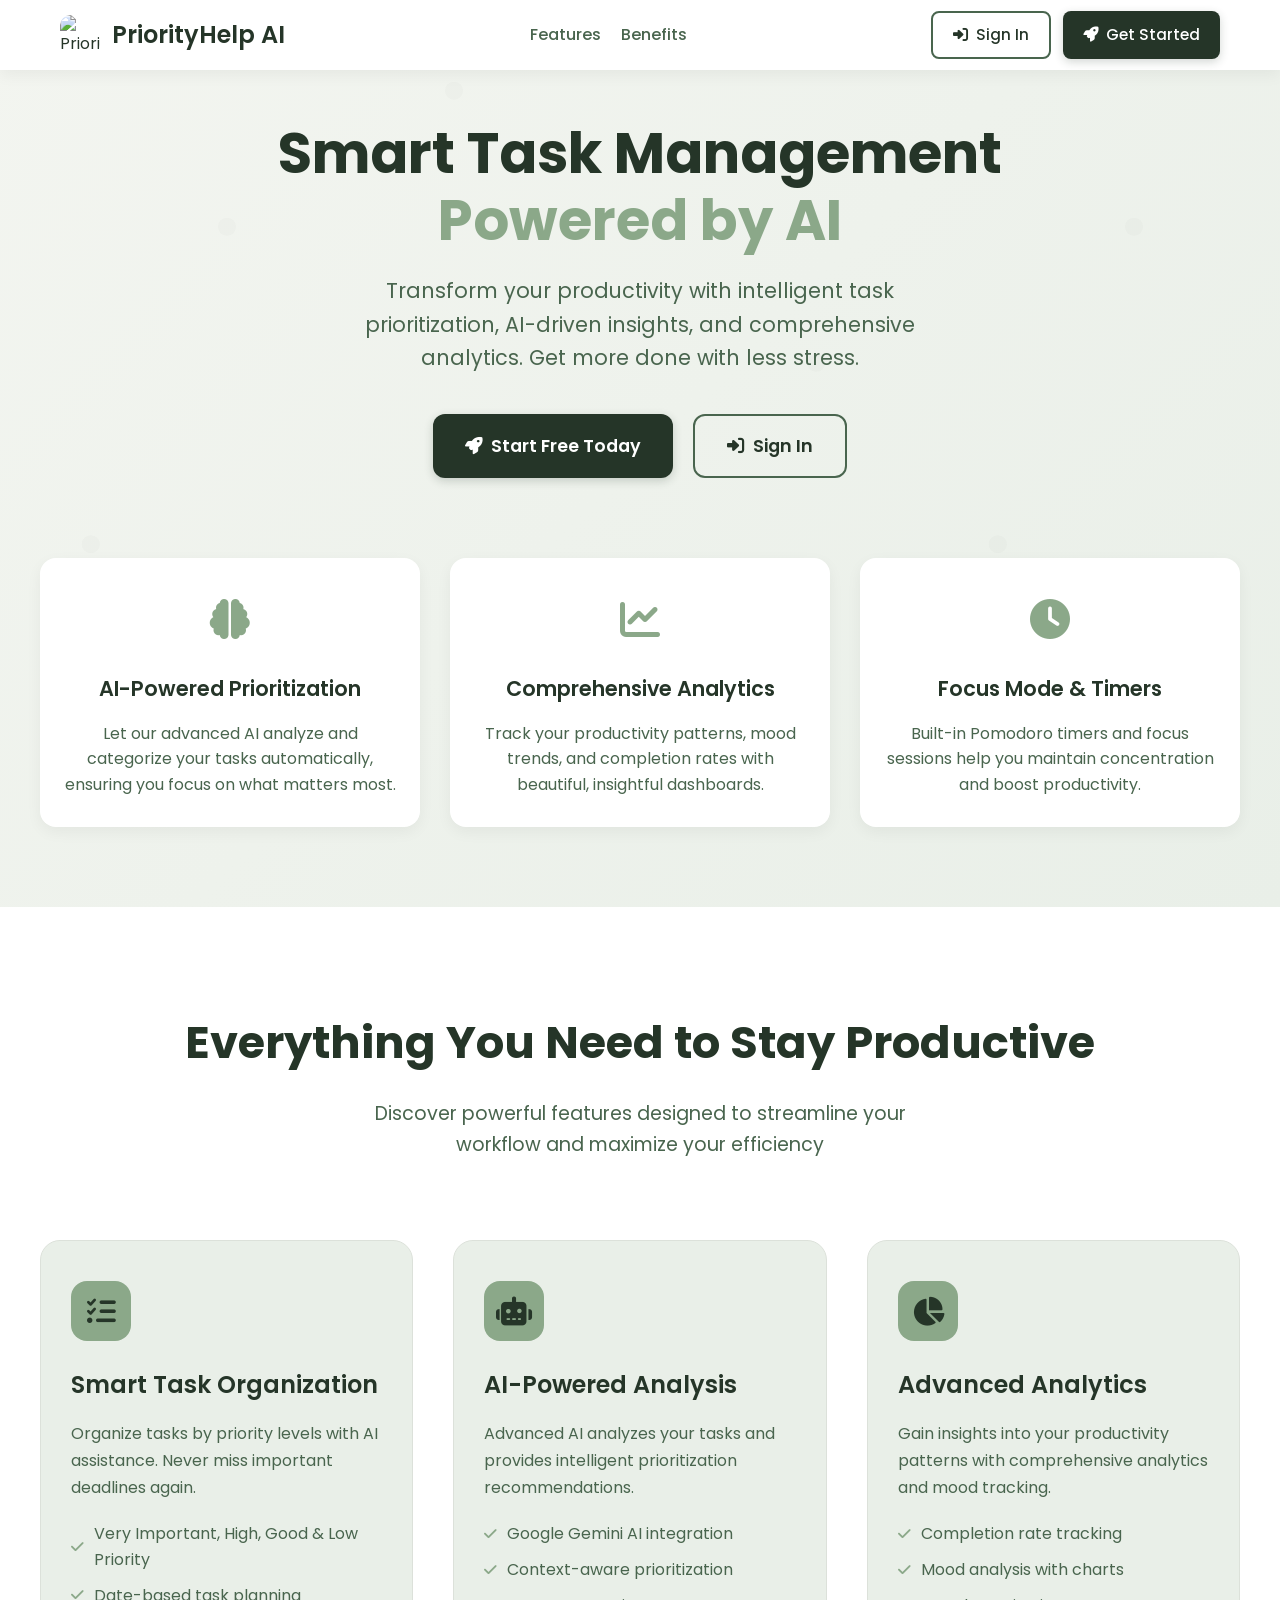
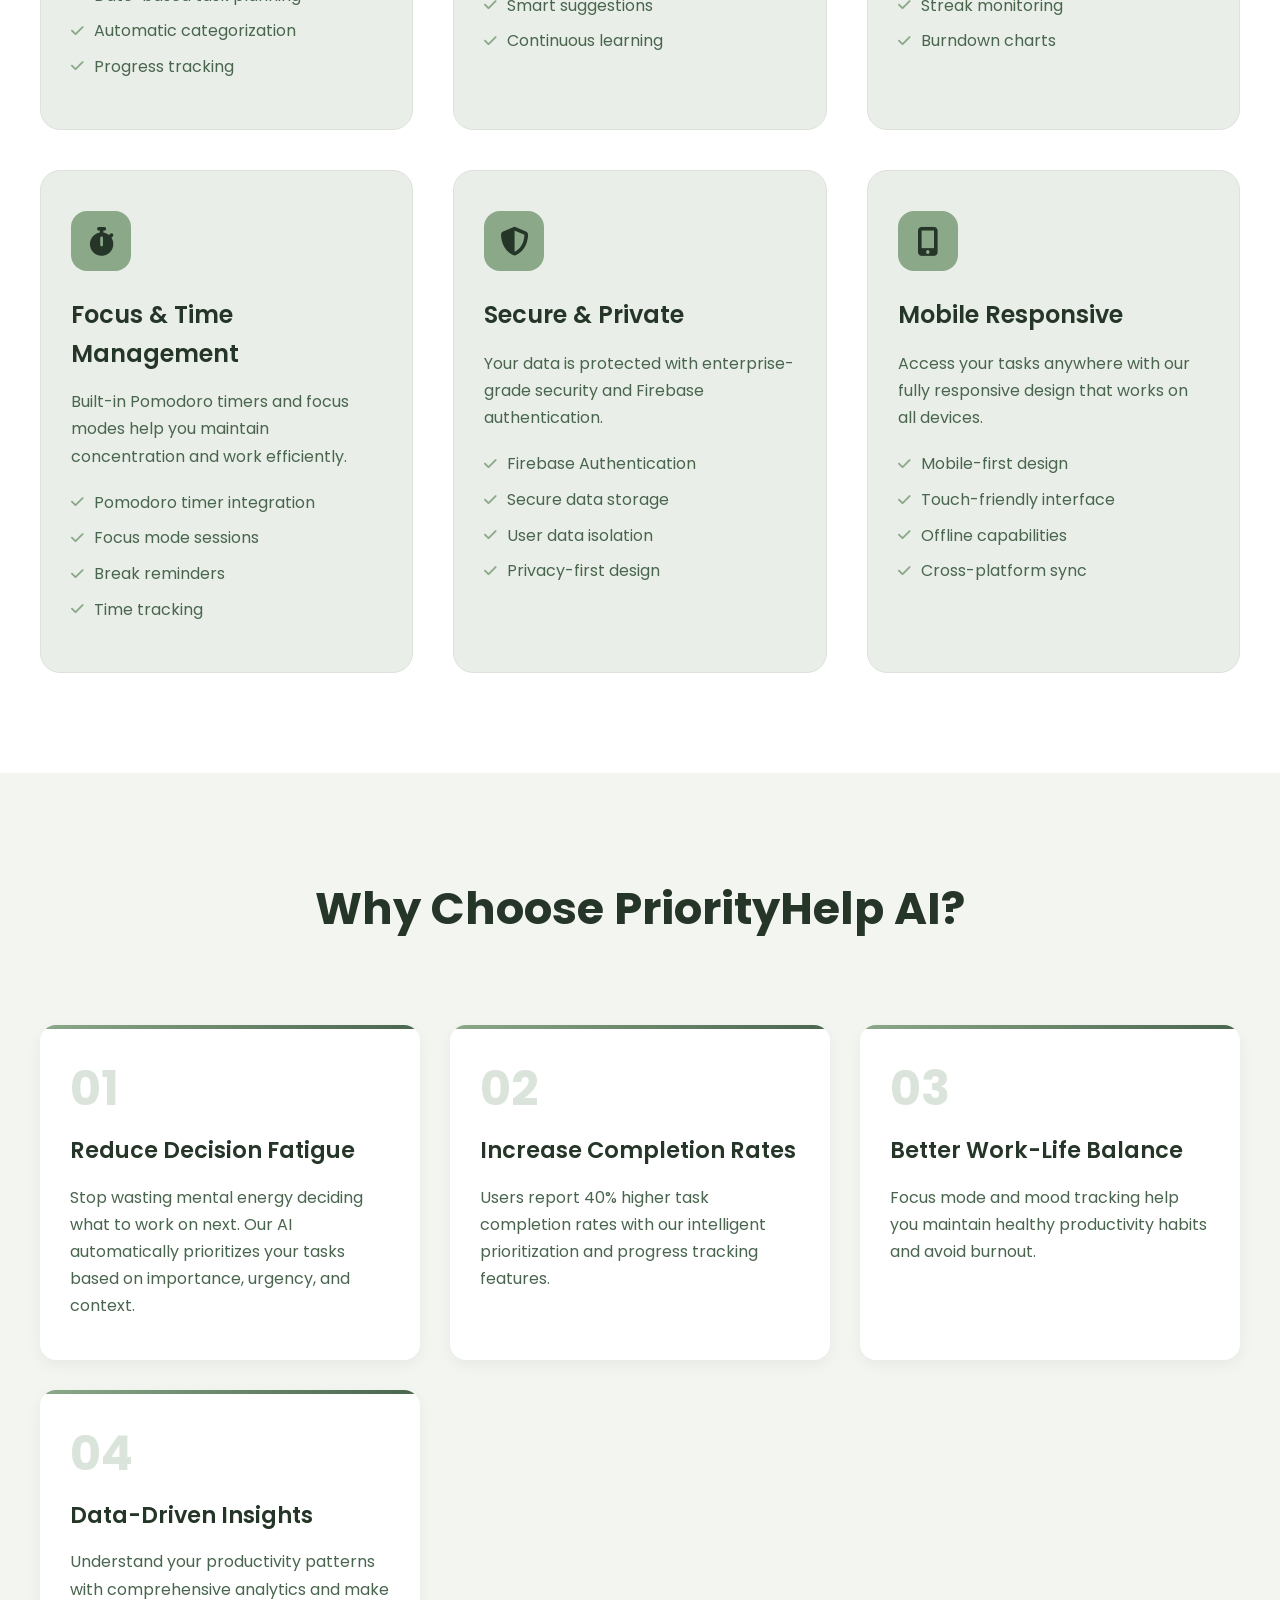
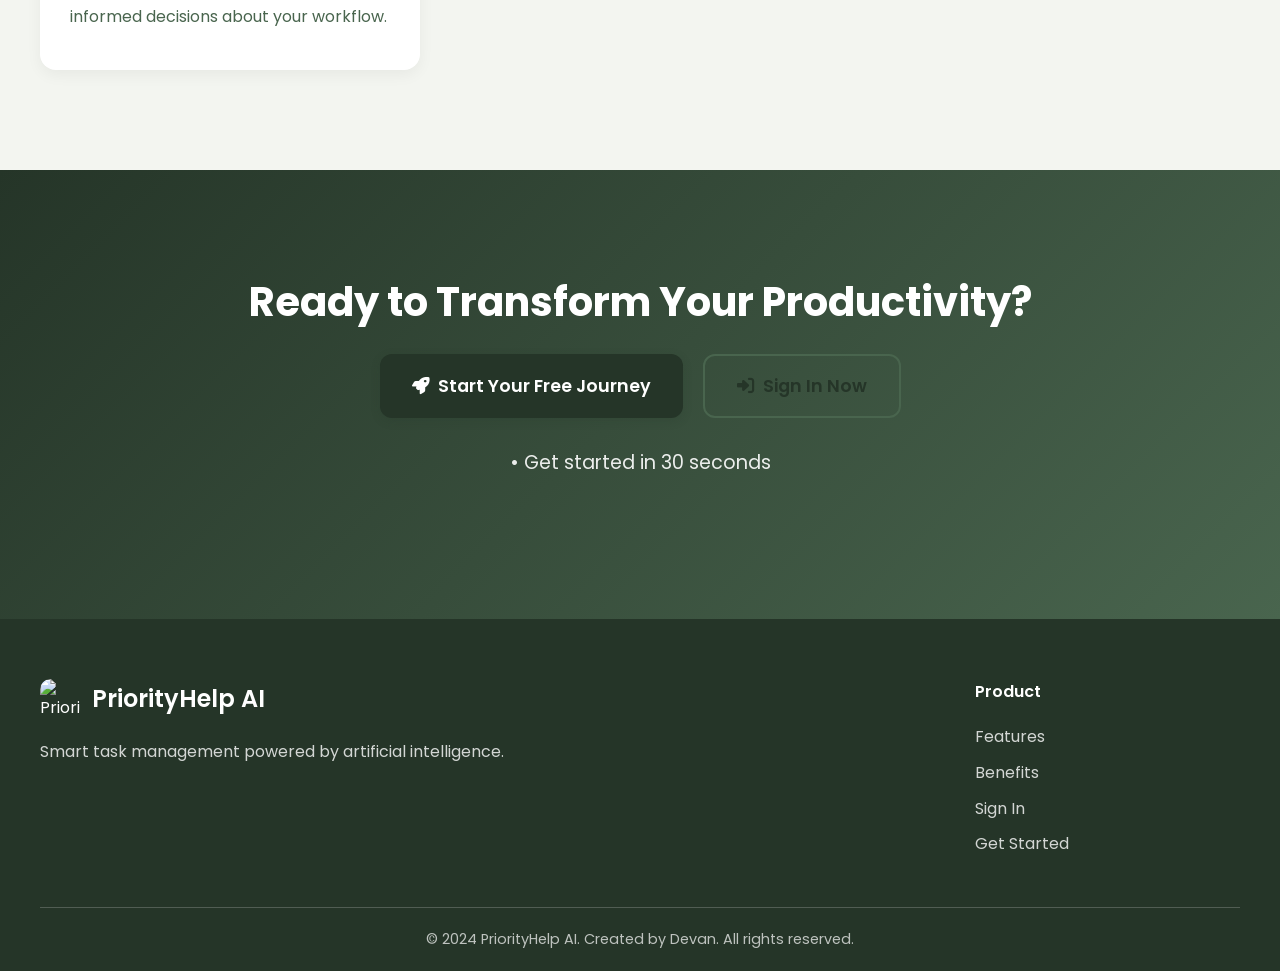
==== landingpage.html @ ce901177 "Removing slow pop ups" ====
<!DOCTYPE html>
<html lang="en">
  <head>
    <meta charset="UTF-8" />
    <meta name="viewport" content="width=device-width, initial-scale=1.0" />
    <title>PriorityHelp AI - Smart Task Management</title>
    <link
      rel="shortcut icon"
      href="https://shorturl.at/cQmMr"
      type="image/x-icon"
    />

    <!-- Google Fonts -->
    <link rel="preconnect" href="https://fonts.googleapis.com" />
    <link rel="preconnect" href="https://fonts.gstatic.com" crossorigin />
    <link
      href="https://fonts.googleapis.com/css2?family=Poppins:wght@300;400;500;600;700&display=swap"
      rel="stylesheet"
    />

    <!-- Font Awesome -->
    <link
      rel="stylesheet"
      href="https://cdnjs.cloudflare.com/ajax/libs/font-awesome/6.4.0/css/all.min.css"
    />

    <!-- AOS Animation Library -->
    <link href="https://unpkg.com/aos@2.3.1/dist/aos.css" rel="stylesheet" />

    <style>
      :root {
        /* Plantitas UI Theme Colors */
        --ph-new-bg-page: #f3f5f0;
        --ph-new-white: #ffffff;
        --ph-new-dark-green: #253528;
        --ph-new-medium-green: #49654e;
        --ph-new-light-green: #8ba889;
        --ph-new-soft-green-bg: #e9efe8;

        --ph-new-text-dark: var(--ph-new-dark-green);
        --ph-new-text-medium: var(--ph-new-medium-green);
        --ph-new-text-light-on-dark: var(--ph-new-white);
        --ph-new-text-placeholder: #a0a0a0;

        --ph-new-border-color: #dce1da;
        --ph-new-shadow: 0 5px 15px rgba(0, 0, 0, 0.05);
        --ph-new-shadow-hover: 0 8px 25px rgba(0, 0, 0, 0.08);

        --font-primary: "Poppins", sans-serif;

        /* Accent colors */
        --accent-blue: #7ba0c9;
        --accent-red: #d48484;
        --accent-yellow: #e6c57f;
        --accent-purple: #a98abe;
      }

      *,
      *::before,
      *::after {
        box-sizing: border-box;
        margin: 0;
        padding: 0;
      }

      body {
        font-family: var(--font-primary);
        background-color: var(--ph-new-bg-page);
        color: var(--ph-new-text-dark);
        line-height: 1.6;
        overflow-x: hidden;
      }

      /* Header Styles */
      .landing-header {
        background: var(--ph-new-white);
        box-shadow: var(--ph-new-shadow);
        position: fixed;
        top: 0;
        left: 0;
        right: 0;
        z-index: 1000;
        transition: all 0.3s ease;
      }

      .header-container {
        max-width: 1200px;
        margin: 0 auto;
        padding: 0 20px;
        display: flex;
        align-items: center;
        justify-content: space-between;
        height: 70px;
      }

      .logo-section {
        display: flex;
        align-items: center;
        gap: 12px;
      }

      .logo-placeholder {
        width: 40px;
        height: 40px;
        border-radius: 10px;
        overflow: hidden;
        display: flex;
        align-items: center;
        justify-content: center;
      }

      .logo-placeholder img {
        width: 100%;
        height: 100%;
        object-fit: cover;
        border-radius: 10px;
      }

      .logo-text {
        font-size: 1.5em;
        font-weight: 600;
        color: var(--ph-new-dark-green);
      }

      .header-nav {
        display: flex;
        align-items: center;
        gap: 20px;
      }

      .nav-link {
        text-decoration: none;
        color: var(--ph-new-text-medium);
        font-weight: 500;
        transition: color 0.3s ease;
        position: relative;
      }

      .nav-link:hover {
        color: var(--ph-new-dark-green);
      }

      .nav-link::after {
        content: "";
        position: absolute;
        bottom: -5px;
        left: 0;
        width: 0;
        height: 2px;
        background: var(--ph-new-light-green);
        transition: width 0.3s ease;
      }

      .nav-link:hover::after {
        width: 100%;
      }

      .header-buttons {
        display: flex;
        gap: 12px;
      }

      .btn {
        padding: 10px 20px;
        border-radius: 8px;
        font-weight: 500;
        text-decoration: none;
        transition: all 0.3s ease;
        cursor: pointer;
        border: none;
        font-size: 0.95em;
        display: inline-flex;
        align-items: center;
        gap: 8px;
      }

      .btn-primary {
        background: var(--ph-new-dark-green);
        color: var(--ph-new-white);
        box-shadow: 0 3px 10px rgba(37, 53, 40, 0.2);
      }

      .btn-primary:hover {
        background: var(--ph-new-medium-green);
        transform: translateY(-2px);
        box-shadow: 0 5px 15px rgba(37, 53, 40, 0.25);
      }

      .btn-secondary {
        background: transparent;
        color: var(--ph-new-dark-green);
        border: 2px solid var(--ph-new-medium-green);
      }

      .btn-secondary:hover {
        background: var(--ph-new-light-green);
        transform: translateY(-2px);
        box-shadow: 0 5px 15px rgba(37, 53, 40, 0.15);
      }

      /* Hero Section */
      .hero-section {
        padding: 120px 20px 80px;
        text-align: center;
        background: linear-gradient(
          135deg,
          var(--ph-new-bg-page) 0%,
          var(--ph-new-soft-green-bg) 100%
        );
        position: relative;
        overflow: hidden;
      }

      .hero-section::before {
        content: "";
        position: absolute;
        top: 0;
        left: 0;
        right: 0;
        bottom: 0;
        background: url('data:image/svg+xml,<svg xmlns="http://www.w3.org/2000/svg" viewBox="0 0 100 100"><defs><pattern id="grain" width="100" height="100" patternUnits="userSpaceOnUse"><circle cx="25" cy="25" r="1" fill="%23253528" opacity="0.02"/><circle cx="75" cy="75" r="1" fill="%23253528" opacity="0.02"/><circle cx="50" cy="10" r="1" fill="%23253528" opacity="0.02"/><circle cx="10" cy="60" r="1" fill="%23253528" opacity="0.02"/><circle cx="90" cy="40" r="1" fill="%23253528" opacity="0.02"/></pattern></defs><rect width="100" height="100" fill="url(%23grain)"/></svg>');
        pointer-events: none;
      }

      .hero-container {
        max-width: 1200px;
        margin: 0 auto;
        position: relative;
        z-index: 2;
      }

      .hero-title {
        font-size: 3.5em;
        font-weight: 700;
        color: var(--ph-new-dark-green);
        margin-bottom: 20px;
        line-height: 1.2;
      }

      .hero-subtitle {
        font-size: 1.3em;
        color: var(--ph-new-text-medium);
        margin-bottom: 40px;
        max-width: 600px;
        margin-left: auto;
        margin-right: auto;
      }

      .hero-buttons {
        display: flex;
        gap: 20px;
        justify-content: center;
        margin-bottom: 60px;
      }

      .btn-hero {
        padding: 16px 32px;
        font-size: 1.1em;
        font-weight: 600;
        border-radius: 12px;
      }

      .hero-features {
        display: grid;
        grid-template-columns: repeat(auto-fit, minmax(250px, 1fr));
        gap: 30px;
        margin-top: 80px;
      }

      .hero-feature {
        background: var(--ph-new-white);
        padding: 30px 20px;
        border-radius: 16px;
        box-shadow: var(--ph-new-shadow);
        transition: transform 0.3s ease, box-shadow 0.3s ease;
      }

      .hero-feature:hover {
        transform: translateY(-5px);
        box-shadow: var(--ph-new-shadow-hover);
      }

      .hero-feature-icon {
        font-size: 2.5em;
        color: var(--ph-new-light-green);
        margin-bottom: 20px;
      }

      .hero-feature h3 {
        font-size: 1.3em;
        font-weight: 600;
        color: var(--ph-new-dark-green);
        margin-bottom: 15px;
      }

      .hero-feature p {
        color: var(--ph-new-text-medium);
        line-height: 1.6;
      }

      /* Features Section */
      .features-section {
        padding: 100px 20px;
        background: var(--ph-new-white);
      }

      .features-container {
        max-width: 1200px;
        margin: 0 auto;
      }

      .section-header {
        text-align: center;
        margin-bottom: 80px;
      }

      .section-title {
        font-size: 2.8em;
        font-weight: 700;
        color: var(--ph-new-dark-green);
        margin-bottom: 20px;
      }

      .section-subtitle {
        font-size: 1.2em;
        color: var(--ph-new-text-medium);
        max-width: 600px;
        margin: 0 auto;
      }

      .features-grid {
        display: grid;
        grid-template-columns: repeat(auto-fit, minmax(350px, 1fr));
        gap: 40px;
      }

      .feature-card {
        background: var(--ph-new-soft-green-bg);
        padding: 40px 30px;
        border-radius: 20px;
        transition: transform 0.3s ease, box-shadow 0.3s ease;
        border: 1px solid var(--ph-new-border-color);
      }

      .feature-card:hover {
        transform: translateY(-8px);
        box-shadow: 0 15px 40px rgba(37, 53, 40, 0.1);
      }

      .feature-icon {
        width: 60px;
        height: 60px;
        background: var(--ph-new-light-green);
        border-radius: 16px;
        display: flex;
        align-items: center;
        justify-content: center;
        font-size: 1.8em;
        color: var(--ph-new-dark-green);
        margin-bottom: 25px;
      }

      .feature-card h3 {
        font-size: 1.5em;
        font-weight: 600;
        color: var(--ph-new-dark-green);
        margin-bottom: 15px;
      }

      .feature-card p {
        color: var(--ph-new-text-medium);
        line-height: 1.7;
        margin-bottom: 20px;
      }

      .feature-list {
        list-style: none;
        padding: 0;
      }

      .feature-list li {
        display: flex;
        align-items: center;
        gap: 10px;
        margin-bottom: 10px;
        color: var(--ph-new-text-medium);
      }

      .feature-list li i {
        color: var(--ph-new-light-green);
        font-size: 0.9em;
      }

      /* Mobile Responsiveness */
      @media (max-width: 768px) {
        .header-container {
          padding: 0 15px;
          height: 60px;
        }

        .logo-text {
          font-size: 1.3em;
        }

        .header-nav {
          display: none;
        }

        .hero-section {
          padding: 100px 15px 60px;
        }

        .hero-title {
          font-size: 2.5em;
        }

        .hero-subtitle {
          font-size: 1.1em;
        }

        .hero-buttons {
          flex-direction: column;
          align-items: center;
          gap: 15px;
        }

        .btn-hero {
          width: 100%;
          max-width: 300px;
        }

        .hero-features {
          grid-template-columns: 1fr;
          gap: 20px;
          margin-top: 60px;
        }

        .features-section {
          padding: 80px 15px;
        }

        .section-title {
          font-size: 2.2em;
        }

        .features-grid {
          grid-template-columns: 1fr;
          gap: 30px;
        }

        .feature-card {
          padding: 30px 20px;
        }
      }

      @media (max-width: 480px) {
        .hero-title {
          font-size: 2em;
        }

        .hero-subtitle {
          font-size: 1em;
        }

        .btn-hero {
          padding: 14px 24px;
          font-size: 1em;
        }

        .section-title {
          font-size: 1.8em;
        }

        .feature-card {
          padding: 25px 15px;
        }
      }

      /* Benefits Section */
      .benefits-section {
        padding: 100px 20px;
        background: var(--ph-new-bg-page);
      }

      .benefits-container {
        max-width: 1200px;
        margin: 0 auto;
      }

      .benefits-grid {
        display: grid;
        grid-template-columns: repeat(auto-fit, minmax(280px, 1fr));
        gap: 30px;
        margin-top: 60px;
      }

      .benefit-card {
        background: var(--ph-new-white);
        padding: 40px 30px;
        border-radius: 16px;
        box-shadow: var(--ph-new-shadow);
        transition: transform 0.3s ease, box-shadow 0.3s ease;
        position: relative;
        overflow: hidden;
      }

      .benefit-card:hover {
        transform: translateY(-8px);
        box-shadow: var(--ph-new-shadow-hover);
      }

      .benefit-card::before {
        content: "";
        position: absolute;
        top: 0;
        left: 0;
        width: 100%;
        height: 4px;
        background: linear-gradient(
          90deg,
          var(--ph-new-light-green),
          var(--ph-new-medium-green)
        );
      }

      .benefit-number {
        font-size: 3em;
        font-weight: 700;
        color: var(--ph-new-light-green);
        opacity: 0.3;
        margin-bottom: 20px;
        line-height: 1;
      }

      .benefit-card h3 {
        font-size: 1.4em;
        font-weight: 600;
        color: var(--ph-new-dark-green);
        margin-bottom: 15px;
      }

      .benefit-card p {
        color: var(--ph-new-text-medium);
        line-height: 1.7;
      }

      /* Testimonials Section */
      .testimonials-section {
        padding: 100px 20px;
        background: var(--ph-new-white);
      }

      .testimonials-container {
        max-width: 1200px;
        margin: 0 auto;
      }

      .testimonials-grid {
        display: grid;
        grid-template-columns: repeat(auto-fit, minmax(350px, 1fr));
        gap: 30px;
        margin-top: 60px;
      }

      .testimonial-card {
        background: var(--ph-new-soft-green-bg);
        padding: 30px;
        border-radius: 16px;
        border: 1px solid var(--ph-new-border-color);
        transition: transform 0.3s ease, box-shadow 0.3s ease;
      }

      .testimonial-card:hover {
        transform: translateY(-5px);
        box-shadow: var(--ph-new-shadow);
      }

      .testimonial-content {
        margin-bottom: 25px;
      }

      .stars {
        display: flex;
        gap: 5px;
        margin-bottom: 20px;
      }

      .stars i {
        color: #ffd700;
        font-size: 1.1em;
      }

      .testimonial-content p {
        color: var(--ph-new-text-dark);
        line-height: 1.7;
        font-style: italic;
        font-size: 1.05em;
      }

      .testimonial-author {
        display: flex;
        align-items: center;
        gap: 15px;
      }

      .author-avatar {
        width: 50px;
        height: 50px;
        background: var(--ph-new-light-green);
        border-radius: 50%;
        display: flex;
        align-items: center;
        justify-content: center;
        color: var(--ph-new-dark-green);
        font-size: 1.2em;
      }

      .author-info h4 {
        color: var(--ph-new-dark-green);
        font-weight: 600;
        margin-bottom: 5px;
      }

      .author-info span {
        color: var(--ph-new-text-medium);
        font-size: 0.9em;
      }

      /* CTA Section */
      .cta-section {
        padding: 100px 20px;
        background: linear-gradient(
          135deg,
          var(--ph-new-dark-green) 0%,
          var(--ph-new-medium-green) 100%
        );
        text-align: center;
        color: var(--ph-new-white);
      }

      .cta-container {
        max-width: 800px;
        margin: 0 auto;
      }

      .cta-content h2 {
        font-size: 2.5em;
        font-weight: 700;
        margin-bottom: 20px;
      }

      .cta-content p {
        font-size: 1.2em;
        margin-bottom: 40px;
        opacity: 0.9;
      }

      .cta-buttons {
        display: flex;
        gap: 20px;
        justify-content: center;
        margin-bottom: 30px;
      }

      .cta-note {
        font-size: 0.9em;
        opacity: 0.8;
        margin-top: 20px;
      }

      /* Footer */
      .landing-footer {
        background: var(--ph-new-dark-green);
        color: var(--ph-new-white);
        padding: 60px 20px 20px;
      }

      .footer-container {
        max-width: 1200px;
        margin: 0 auto;
      }

      .footer-content {
        display: grid;
        grid-template-columns: 1fr 1fr;
        gap: 60px;
        margin-bottom: 40px;
      }

      .footer-logo .logo-section {
        margin-bottom: 20px;
      }

      .footer-logo .logo-text {
        color: var(--ph-new-white);
      }

      .footer-logo p {
        color: rgba(255, 255, 255, 0.8);
        line-height: 1.6;
      }

      .footer-links {
        display: grid;
        grid-template-columns: 1fr 1fr;
        gap: 40px;
      }

      .footer-column h4 {
        color: var(--ph-new-white);
        font-weight: 600;
        margin-bottom: 20px;
      }

      .footer-column a {
        display: block;
        color: rgba(255, 255, 255, 0.8);
        text-decoration: none;
        margin-bottom: 10px;
        transition: color 0.3s ease;
      }

      .footer-column a:hover {
        color: var(--ph-new-light-green);
      }

      .footer-bottom {
        border-top: 1px solid rgba(255, 255, 255, 0.2);
        padding-top: 20px;
        text-align: center;
      }

      .footer-bottom p {
        color: rgba(255, 255, 255, 0.7);
        font-size: 0.9em;
      }

      /* Additional Mobile Styles */
      @media (max-width: 768px) {
        .benefits-section,
        .testimonials-section {
          padding: 80px 15px;
        }

        .benefits-grid,
        .testimonials-grid {
          grid-template-columns: 1fr;
          gap: 25px;
        }

        .benefit-card,
        .testimonial-card {
          padding: 30px 20px;
        }

        .cta-section {
          padding: 80px 15px;
        }

        .cta-content h2 {
          font-size: 2em;
        }

        .cta-buttons {
          flex-direction: column;
          align-items: center;
        }

        .footer-content {
          grid-template-columns: 1fr;
          gap: 40px;
        }

        .footer-links {
          grid-template-columns: 1fr;
          gap: 30px;
        }
      }
    </style>
  </head>
  <body>
    <!-- Header -->
    <header class="landing-header">
      <div class="header-container">
        <div class="logo-section">
          <div class="logo-placeholder">
            <img src="https://shorturl.at/cQmMr" alt="PriorityHelp AI Logo" />
          </div>
          <div class="logo-text">PriorityHelp AI</div>
        </div>

        <nav class="header-nav">
          <a href="#features" class="nav-link">Features</a>
          <a href="#benefits" class="nav-link">Benefits</a>
          <!-- <a href="#testimonials" class="nav-link">Reviews</a> -->
        </nav>

        <div class="header-buttons">
          <a href="login.html" class="btn btn-secondary">
            <i class="fas fa-sign-in-alt"></i>
            Sign In
          </a>
          <a href="login.html#register" class="btn btn-primary">
            <i class="fas fa-rocket"></i>
            Get Started
          </a>
        </div>
      </div>
    </header>

    <!-- Hero Section -->
    <section class="hero-section">
      <div class="hero-container">
        <h1 class="hero-title" data-aos="fade-up">
          Smart Task Management<br />
          <span style="color: var(--ph-new-light-green)">Powered by AI</span>
        </h1>

        <p class="hero-subtitle" data-aos="fade-up" data-aos-delay="200">
          Transform your productivity with intelligent task prioritization,
          AI-driven insights, and comprehensive analytics. Get more done with
          less stress.
        </p>

        <div class="hero-buttons" data-aos="fade-up" data-aos-delay="400">
          <a href="login.html#register" class="btn btn-primary btn-hero">
            <i class="fas fa-rocket"></i>
            Start Free Today
          </a>
          <a href="login.html" class="btn btn-secondary btn-hero">
            <i class="fas fa-sign-in-alt"></i>
            Sign In
          </a>
        </div>

        <div class="hero-features">
          <div class="hero-feature" data-aos="fade-up" data-aos-delay="600">
            <div class="hero-feature-icon">
              <i class="fas fa-brain"></i>
            </div>
            <h3>AI-Powered Prioritization</h3>
            <p>
              Let our advanced AI analyze and categorize your tasks
              automatically, ensuring you focus on what matters most.
            </p>
          </div>

          <div class="hero-feature" data-aos="fade-up" data-aos-delay="700">
            <div class="hero-feature-icon">
              <i class="fas fa-chart-line"></i>
            </div>
            <h3>Comprehensive Analytics</h3>
            <p>
              Track your productivity patterns, mood trends, and completion
              rates with beautiful, insightful dashboards.
            </p>
          </div>

          <div class="hero-feature" data-aos="fade-up" data-aos-delay="800">
            <div class="hero-feature-icon">
              <i class="fas fa-clock"></i>
            </div>
            <h3>Focus Mode & Timers</h3>
            <p>
              Built-in Pomodoro timers and focus sessions help you maintain
              concentration and boost productivity.
            </p>
          </div>
        </div>
      </div>
    </section>

    <!-- Features Section -->
    <section class="features-section" id="features">
      <div class="features-container">
        <div class="section-header">
          <h2 class="section-title" data-aos="fade-up">
            Everything You Need to Stay Productive
          </h2>
          <p class="section-subtitle" data-aos="fade-up" data-aos-delay="200">
            Discover powerful features designed to streamline your workflow and
            maximize your efficiency
          </p>
        </div>

        <div class="features-grid">
          <div class="feature-card" data-aos="fade-up" data-aos-delay="300">
            <div class="feature-icon">
              <i class="fas fa-tasks"></i>
            </div>
            <h3>Smart Task Organization</h3>
            <p>
              Organize tasks by priority levels with AI assistance. Never miss
              important deadlines again.
            </p>
            <ul class="feature-list">
              <li>
                <i class="fas fa-check"></i> Very Important, High, Good & Low
                Priority
              </li>
              <li><i class="fas fa-check"></i> Date-based task planning</li>
              <li><i class="fas fa-check"></i> Automatic categorization</li>
              <li><i class="fas fa-check"></i> Progress tracking</li>
            </ul>
          </div>

          <div class="feature-card" data-aos="fade-up" data-aos-delay="400">
            <div class="feature-icon">
              <i class="fas fa-robot"></i>
            </div>
            <h3>AI-Powered Analysis</h3>
            <p>
              Advanced AI analyzes your tasks and provides intelligent
              prioritization recommendations.
            </p>
            <ul class="feature-list">
              <li><i class="fas fa-check"></i> Google Gemini AI integration</li>
              <li><i class="fas fa-check"></i> Context-aware prioritization</li>
              <li><i class="fas fa-check"></i> Smart suggestions</li>
              <li><i class="fas fa-check"></i> Continuous learning</li>
            </ul>
          </div>

          <div class="feature-card" data-aos="fade-up" data-aos-delay="500">
            <div class="feature-icon">
              <i class="fas fa-chart-pie"></i>
            </div>
            <h3>Advanced Analytics</h3>
            <p>
              Gain insights into your productivity patterns with comprehensive
              analytics and mood tracking.
            </p>
            <ul class="feature-list">
              <li><i class="fas fa-check"></i> Completion rate tracking</li>
              <li><i class="fas fa-check"></i> Mood analysis with charts</li>
              <li><i class="fas fa-check"></i> Streak monitoring</li>
              <li><i class="fas fa-check"></i> Burndown charts</li>
            </ul>
          </div>

          <div class="feature-card" data-aos="fade-up" data-aos-delay="600">
            <div class="feature-icon">
              <i class="fas fa-stopwatch"></i>
            </div>
            <h3>Focus & Time Management</h3>
            <p>
              Built-in Pomodoro timers and focus modes help you maintain
              concentration and work efficiently.
            </p>
            <ul class="feature-list">
              <li><i class="fas fa-check"></i> Pomodoro timer integration</li>
              <li><i class="fas fa-check"></i> Focus mode sessions</li>
              <li><i class="fas fa-check"></i> Break reminders</li>
              <li><i class="fas fa-check"></i> Time tracking</li>
            </ul>
          </div>

          <div class="feature-card" data-aos="fade-up" data-aos-delay="700">
            <div class="feature-icon">
              <i class="fas fa-shield-alt"></i>
            </div>
            <h3>Secure & Private</h3>
            <p>
              Your data is protected with enterprise-grade security and Firebase
              authentication.
            </p>
            <ul class="feature-list">
              <li><i class="fas fa-check"></i> Firebase Authentication</li>
              <li><i class="fas fa-check"></i> Secure data storage</li>
              <li><i class="fas fa-check"></i> User data isolation</li>
              <li><i class="fas fa-check"></i> Privacy-first design</li>
            </ul>
          </div>

          <div class="feature-card" data-aos="fade-up" data-aos-delay="800">
            <div class="feature-icon">
              <i class="fas fa-mobile-alt"></i>
            </div>
            <h3>Mobile Responsive</h3>
            <p>
              Access your tasks anywhere with our fully responsive design that
              works on all devices.
            </p>
            <ul class="feature-list">
              <li><i class="fas fa-check"></i> Mobile-first design</li>
              <li><i class="fas fa-check"></i> Touch-friendly interface</li>
              <li><i class="fas fa-check"></i> Offline capabilities</li>
              <li><i class="fas fa-check"></i> Cross-platform sync</li>
            </ul>
          </div>
        </div>
      </div>
    </section>

    <!-- Benefits Section -->
    <section class="benefits-section" id="benefits">
      <div class="benefits-container">
        <div class="section-header">
          <h2 class="section-title" data-aos="fade-up">
            Why Choose PriorityHelp AI?
          </h2>
          <!-- <p class="section-subtitle" data-aos="fade-up" data-aos-delay="200">
            Join thousands of users who have transformed their productivity
          </p> -->
        </div>

        <div class="benefits-grid">
          <div class="benefit-card" data-aos="fade-right" data-aos-delay="300">
            <div class="benefit-number">01</div>
            <h3>Reduce Decision Fatigue</h3>
            <p>
              Stop wasting mental energy deciding what to work on next. Our AI
              automatically prioritizes your tasks based on importance, urgency,
              and context.
            </p>
          </div>

          <div class="benefit-card" data-aos="fade-right" data-aos-delay="400">
            <div class="benefit-number">02</div>
            <h3>Increase Completion Rates</h3>
            <p>
              Users report 40% higher task completion rates with our intelligent
              prioritization and progress tracking features.
            </p>
          </div>

          <div class="benefit-card" data-aos="fade-right" data-aos-delay="500">
            <div class="benefit-number">03</div>
            <h3>Better Work-Life Balance</h3>
            <p>
              Focus mode and mood tracking help you maintain healthy
              productivity habits and avoid burnout.
            </p>
          </div>

          <div class="benefit-card" data-aos="fade-right" data-aos-delay="600">
            <div class="benefit-number">04</div>
            <h3>Data-Driven Insights</h3>
            <p>
              Understand your productivity patterns with comprehensive analytics
              and make informed decisions about your workflow.
            </p>
          </div>
        </div>
      </div>
    </section>

    <!-- Testimonials Section -->
    <!-- <section class="testimonials-section" id="testimonials">
      <div class="testimonials-container">
        <div class="section-header">
          <h2 class="section-title" data-aos="fade-up">What Our Users Say</h2>
          <p class="section-subtitle" data-aos="fade-up" data-aos-delay="200">
            Real feedback from productivity enthusiasts
          </p>
        </div>

        <div class="testimonials-grid">
          <div class="testimonial-card" data-aos="fade-up" data-aos-delay="300">
            <div class="testimonial-content">
              <div class="stars">
                <i class="fas fa-star"></i>
                <i class="fas fa-star"></i>
                <i class="fas fa-star"></i>
                <i class="fas fa-star"></i>
                <i class="fas fa-star"></i>
              </div>
              <p>
                "PriorityHelp AI has completely transformed how I manage my
                daily tasks. The AI prioritization is incredibly accurate and
                saves me hours of planning time."
              </p>
            </div>
            <div class="testimonial-author">
              <div class="author-avatar">
                <i class="fas fa-user"></i>
              </div>
              <div class="author-info">
                <h4>Sarah Johnson</h4>
                <span>Project Manager</span>
              </div>
            </div>
          </div>

          <div class="testimonial-card" data-aos="fade-up" data-aos-delay="400">
            <div class="testimonial-content">
              <div class="stars">
                <i class="fas fa-star"></i>
                <i class="fas fa-star"></i>
                <i class="fas fa-star"></i>
                <i class="fas fa-star"></i>
                <i class="fas fa-star"></i>
              </div>
              <p>
                "The analytics dashboard gives me incredible insights into my
                productivity patterns. I can see exactly when I'm most
                productive and plan accordingly."
              </p>
            </div>
            <div class="testimonial-author">
              <div class="author-avatar">
                <i class="fas fa-user"></i>
              </div>
              <div class="author-info">
                <h4>Michael Chen</h4>
                <span>Software Developer</span>
              </div>
            </div>
          </div>

          <div class="testimonial-card" data-aos="fade-up" data-aos-delay="500">
            <div class="testimonial-content">
              <div class="stars">
                <i class="fas fa-star"></i>
                <i class="fas fa-star"></i>
                <i class="fas fa-star"></i>
                <i class="fas fa-star"></i>
                <i class="fas fa-star"></i>
              </div>
              <p>
                "The focus mode with Pomodoro timers has helped me maintain
                concentration for longer periods. My productivity has increased
                by at least 30%."
              </p>
            </div>
            <div class="testimonial-author">
              <div class="author-avatar">
                <i class="fas fa-user"></i>
              </div>
              <div class="author-info">
                <h4>Emily Rodriguez</h4>
                <span>Marketing Specialist</span>
              </div>
            </div>
          </div>
        </div>
      </div>
    </section> -->

    <!-- CTA Section -->
    <section class="cta-section">
      <div class="cta-container">
        <div class="cta-content" data-aos="fade-up">
          <h2>Ready to Transform Your Productivity?</h2>
          <!-- <p>
            Join thousands of users who have already discovered the power of
            AI-driven task management.
          </p> -->
          <div class="cta-buttons">
            <a href="login.html#register" class="btn btn-primary btn-hero">
              <i class="fas fa-rocket"></i>
              Start Your Free Journey
            </a>
            <a href="login.html" class="btn btn-secondary btn-hero">
              <i class="fas fa-sign-in-alt"></i>
              Sign In Now
            </a>
          </div>
          <p class="cta-note">• Get started in 30 seconds</p>
        </div>
      </div>
    </section>

    <!-- Footer -->
    <footer class="landing-footer">
      <div class="footer-container">
        <div class="footer-content">
          <div class="footer-logo">
            <div class="logo-section">
              <div class="logo-placeholder">
                <img
                  src="https://shorturl.at/cQmMr"
                  alt="PriorityHelp AI Logo"
                />
              </div>
              <div class="logo-text">PriorityHelp AI</div>
            </div>
            <p>Smart task management powered by artificial intelligence.</p>
          </div>

          <div class="footer-links">
            <div class="footer-column">
              <!-- <h4>Product</h4>
              <a href="#features">Features</a>
              <a href="#benefits">Benefits</a>
              <a href="login.html">Sign In</a>
              <a href="login.html#register">Get Started</a> -->
            </div>

            <!-- <div class="footer-column">
              <h4>Support</h4>
              <a href="#help">Help Center</a>
              <a href="#contact">Contact Us</a>
              <a href="#privacy">Privacy Policy</a>
              <a href="#terms">Terms of Service</a>
            </div> -->
            <div class="footer-column">
              <h4>Product</h4>
              <a href="#features">Features</a>
              <a href="#benefits">Benefits</a>
              <a href="login.html">Sign In</a>
              <a href="login.html#register">Get Started</a>
            </div>
          </div>
        </div>

        <div class="footer-bottom">
          <p>
            &copy; 2024 PriorityHelp AI. Created by Devan. All rights reserved.
          </p>
        </div>
      </div>
    </footer>

    <!-- AOS Animation Library -->
    <script src="https://unpkg.com/aos@2.3.1/dist/aos.js"></script>

    <script>
      // Initialize AOS animations
      AOS.init({
        duration: 800,
        easing: "ease-in-out",
        once: true,
        offset: 100,
      });

      // Header scroll effect
      window.addEventListener("scroll", function () {
        const header = document.querySelector(".landing-header");
        if (window.scrollY > 50) {
          header.style.background = "rgba(255, 255, 255, 0.95)";
          header.style.backdropFilter = "blur(10px)";
        } else {
          header.style.background = "var(--ph-new-white)";
          header.style.backdropFilter = "none";
        }
      });

      // Smooth scrolling for navigation links
      document.querySelectorAll('a[href^="#"]').forEach((anchor) => {
        anchor.addEventListener("click", function (e) {
          e.preventDefault();
          const target = document.querySelector(this.getAttribute("href"));
          if (target) {
            target.scrollIntoView({
              behavior: "smooth",
              block: "start",
            });
          }
        });
      });

      // Handle register link hash
      if (window.location.hash === "#register") {
        window.location.href = "login.html#register";
      }
    </script>
  </body>
</html>
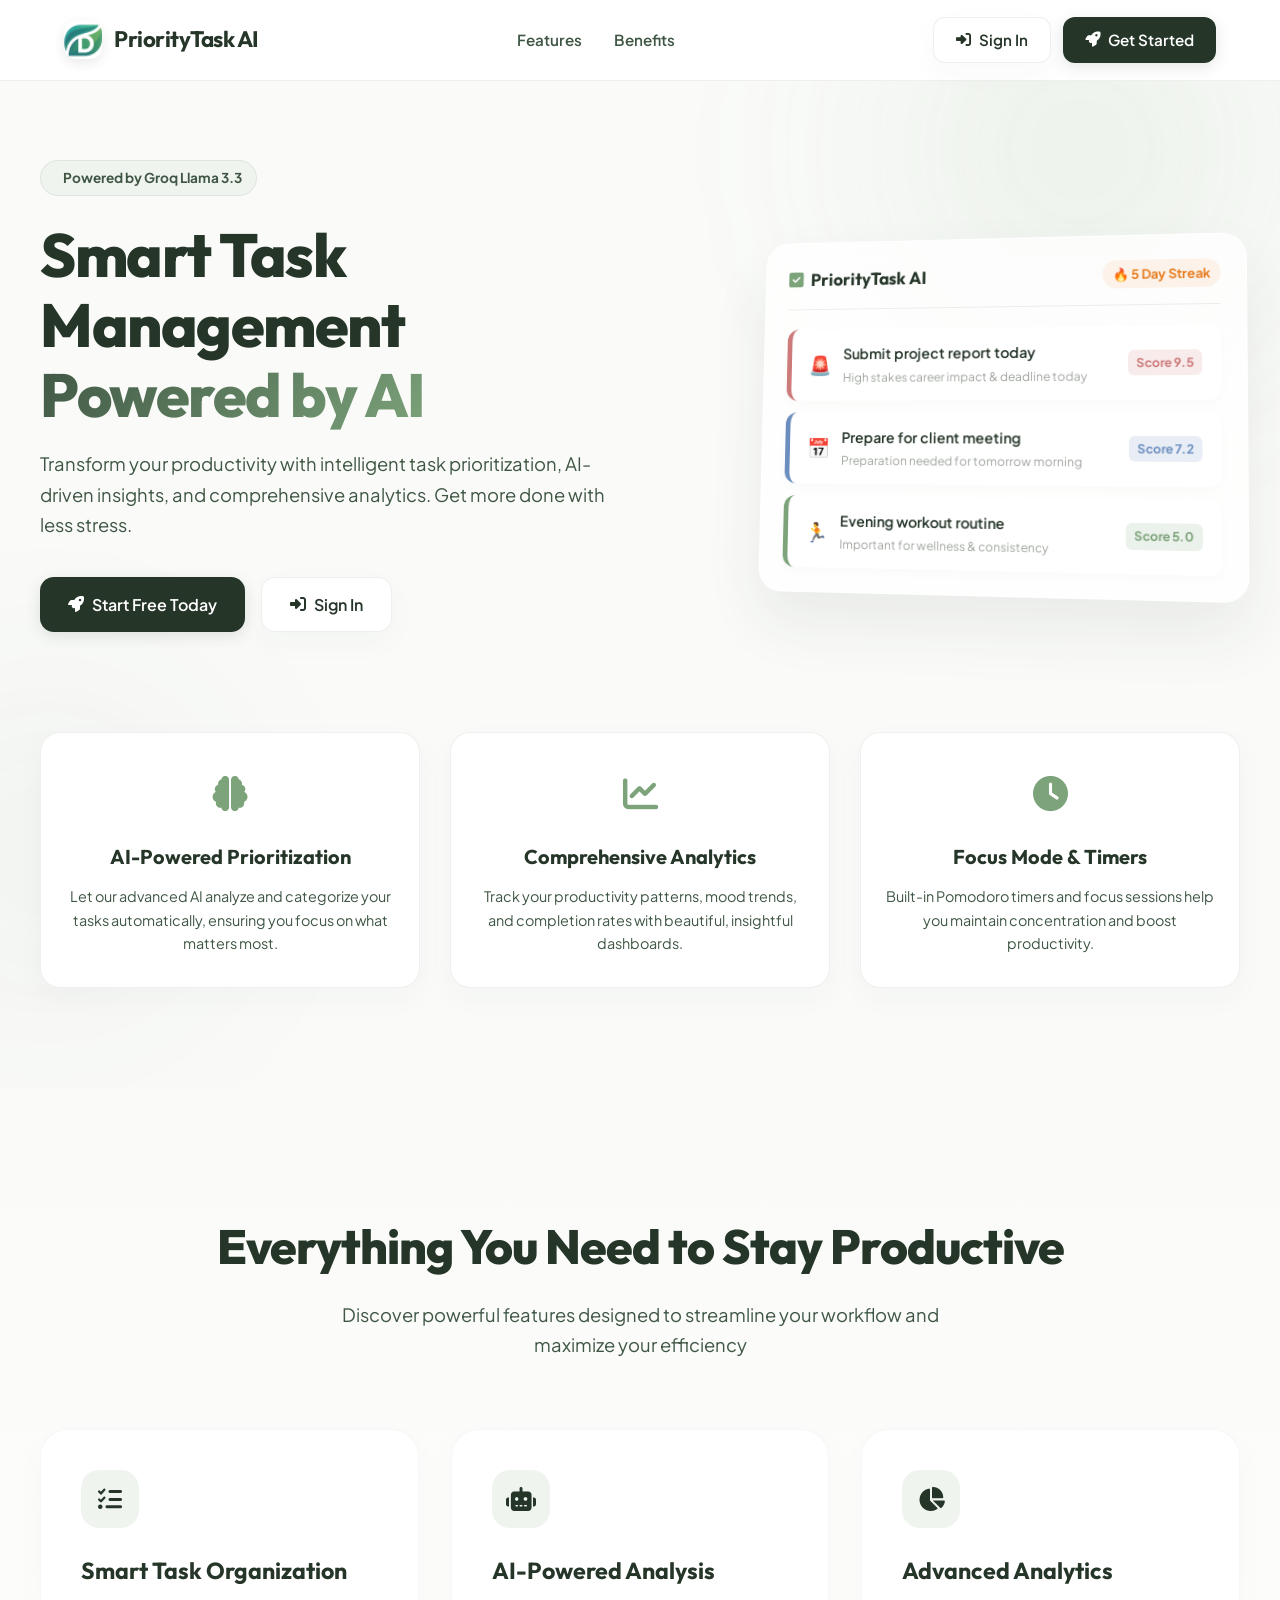
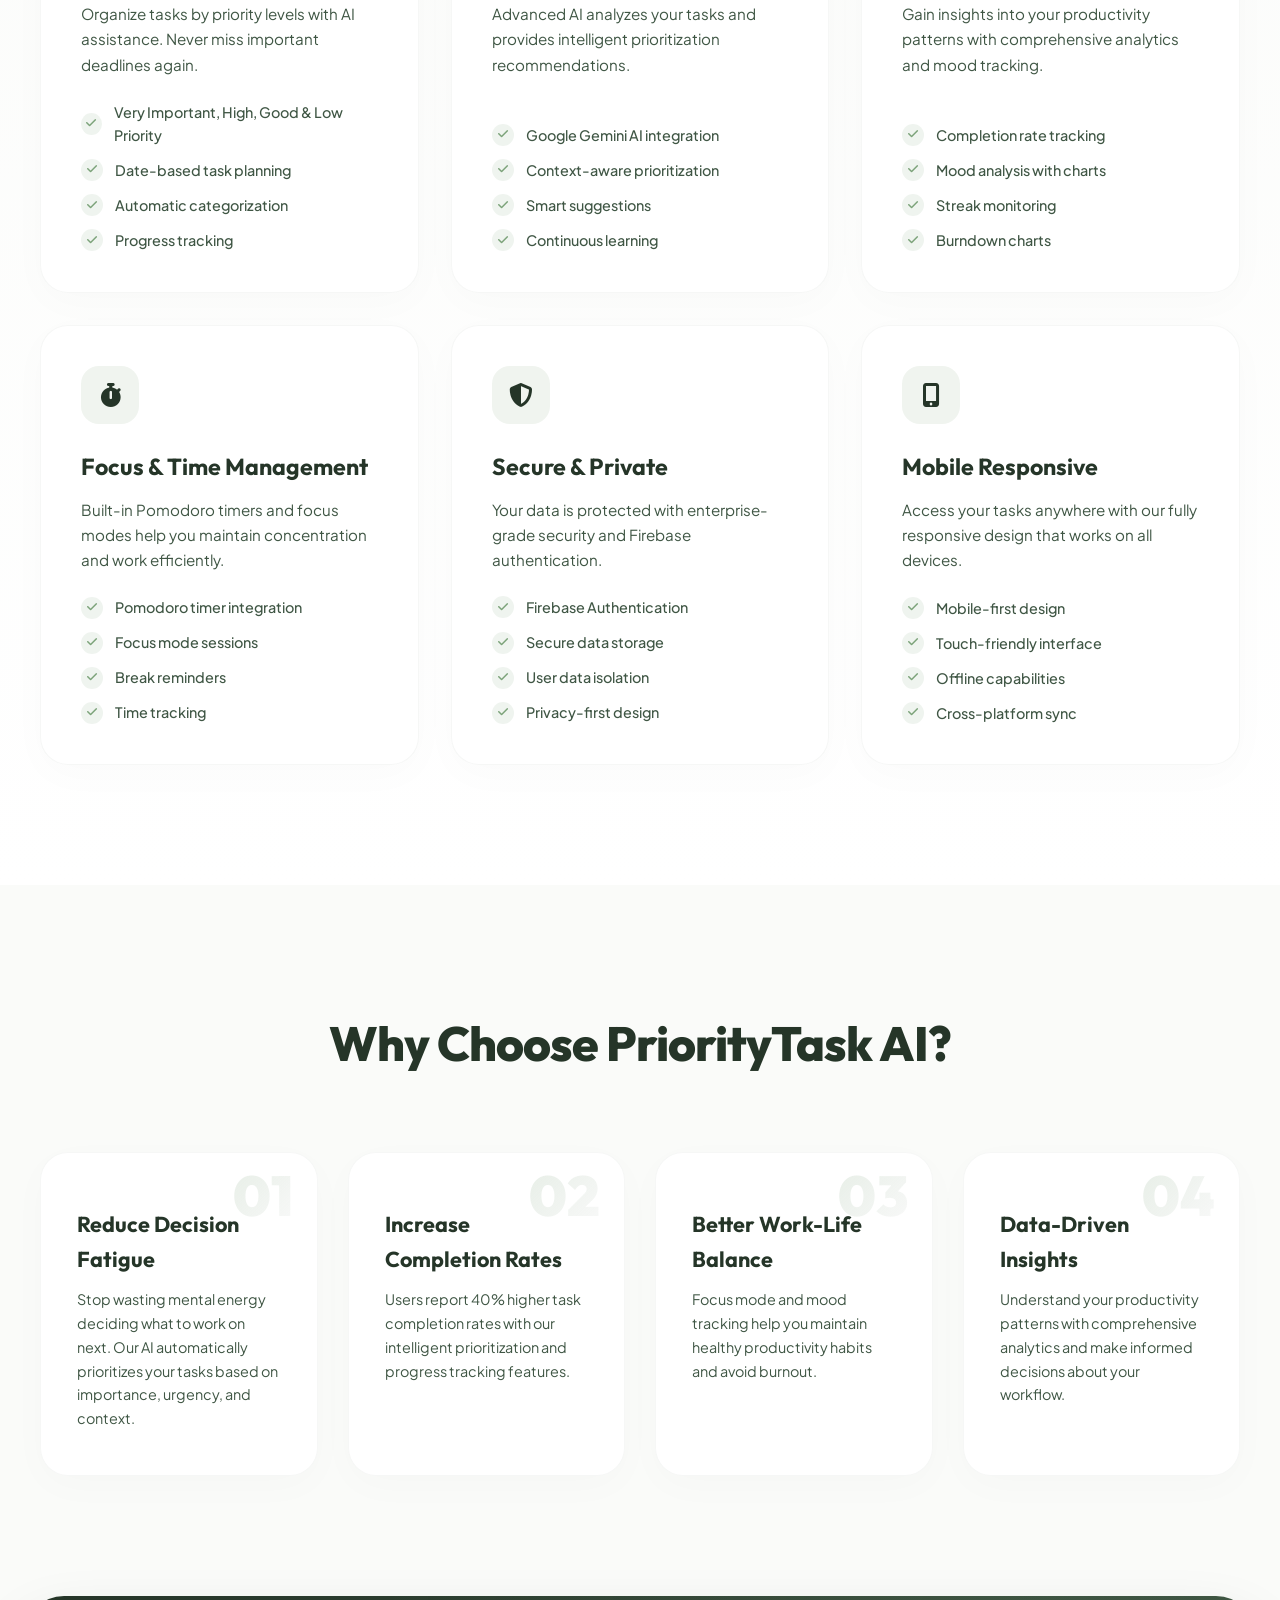
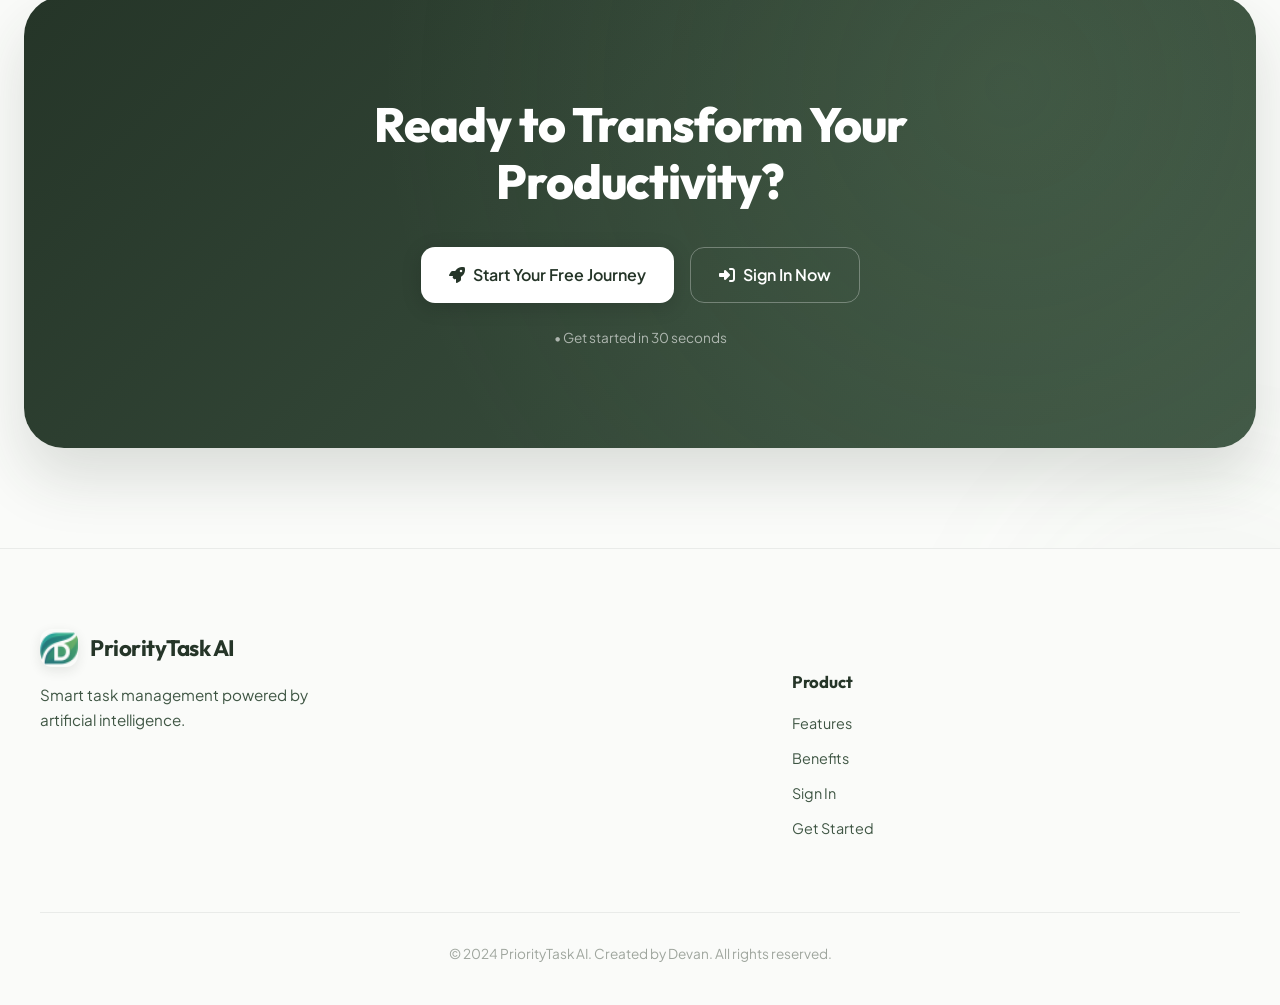
==== commit 9c2770d1: "Update All Ui + Backend" ====
--- a/landingpage.html
+++ b/landingpage.html
@@ -3,10 +3,10 @@
   <head>
     <meta charset="UTF-8" />
     <meta name="viewport" content="width=device-width, initial-scale=1.0" />
-    <title>PriorityHelp AI - Smart Task Management</title>
+    <title>PriorityTask AI - Smart Task Management</title>
     <link
       rel="shortcut icon"
-      href="https://shorturl.at/cQmMr"
+      href="logo.png"
       type="image/x-icon"
     />
 
@@ -14,7 +14,7 @@
     <link rel="preconnect" href="https://fonts.googleapis.com" />
     <link rel="preconnect" href="https://fonts.gstatic.com" crossorigin />
     <link
-      href="https://fonts.googleapis.com/css2?family=Poppins:wght@300;400;500;600;700&display=swap"
+      href="https://fonts.googleapis.com/css2?family=Outfit:wght@300;400;500;600;700;800&family=Plus+Jakarta+Sans:wght@300;400;500;600;700;800&display=swap"
       rel="stylesheet"
     />
 
@@ -27,772 +27,27 @@
     <!-- AOS Animation Library -->
     <link href="https://unpkg.com/aos@2.3.1/dist/aos.css" rel="stylesheet" />
 
-    <style>
-      :root {
-        /* Plantitas UI Theme Colors */
-        --ph-new-bg-page: #f3f5f0;
-        --ph-new-white: #ffffff;
-        --ph-new-dark-green: #253528;
-        --ph-new-medium-green: #49654e;
-        --ph-new-light-green: #8ba889;
-        --ph-new-soft-green-bg: #e9efe8;
-
-        --ph-new-text-dark: var(--ph-new-dark-green);
-        --ph-new-text-medium: var(--ph-new-medium-green);
-        --ph-new-text-light-on-dark: var(--ph-new-white);
-        --ph-new-text-placeholder: #a0a0a0;
-
-        --ph-new-border-color: #dce1da;
-        --ph-new-shadow: 0 5px 15px rgba(0, 0, 0, 0.05);
-        --ph-new-shadow-hover: 0 8px 25px rgba(0, 0, 0, 0.08);
-
-        --font-primary: "Poppins", sans-serif;
-
-        /* Accent colors */
-        --accent-blue: #7ba0c9;
-        --accent-red: #d48484;
-        --accent-yellow: #e6c57f;
-        --accent-purple: #a98abe;
-      }
-
-      *,
-      *::before,
-      *::after {
-        box-sizing: border-box;
-        margin: 0;
-        padding: 0;
-      }
-
-      body {
-        font-family: var(--font-primary);
-        background-color: var(--ph-new-bg-page);
-        color: var(--ph-new-text-dark);
-        line-height: 1.6;
-        overflow-x: hidden;
-      }
-
-      /* Header Styles */
-      .landing-header {
-        background: var(--ph-new-white);
-        box-shadow: var(--ph-new-shadow);
-        position: fixed;
-        top: 0;
-        left: 0;
-        right: 0;
-        z-index: 1000;
-        transition: all 0.3s ease;
-      }
-
-      .header-container {
-        max-width: 1200px;
-        margin: 0 auto;
-        padding: 0 20px;
-        display: flex;
-        align-items: center;
-        justify-content: space-between;
-        height: 70px;
-      }
-
-      .logo-section {
-        display: flex;
-        align-items: center;
-        gap: 12px;
-      }
-
-      .logo-placeholder {
-        width: 40px;
-        height: 40px;
-        border-radius: 10px;
-        overflow: hidden;
-        display: flex;
-        align-items: center;
-        justify-content: center;
-      }
-
-      .logo-placeholder img {
-        width: 100%;
-        height: 100%;
-        object-fit: cover;
-        border-radius: 10px;
-      }
-
-      .logo-text {
-        font-size: 1.5em;
-        font-weight: 600;
-        color: var(--ph-new-dark-green);
-      }
-
-      .header-nav {
-        display: flex;
-        align-items: center;
-        gap: 20px;
-      }
-
-      .nav-link {
-        text-decoration: none;
-        color: var(--ph-new-text-medium);
-        font-weight: 500;
-        transition: color 0.3s ease;
-        position: relative;
-      }
-
-      .nav-link:hover {
-        color: var(--ph-new-dark-green);
-      }
-
-      .nav-link::after {
-        content: "";
-        position: absolute;
-        bottom: -5px;
-        left: 0;
-        width: 0;
-        height: 2px;
-        background: var(--ph-new-light-green);
-        transition: width 0.3s ease;
-      }
-
-      .nav-link:hover::after {
-        width: 100%;
-      }
-
-      .header-buttons {
-        display: flex;
-        gap: 12px;
-      }
-
-      .btn {
-        padding: 10px 20px;
-        border-radius: 8px;
-        font-weight: 500;
-        text-decoration: none;
-        transition: all 0.3s ease;
-        cursor: pointer;
-        border: none;
-        font-size: 0.95em;
-        display: inline-flex;
-        align-items: center;
-        gap: 8px;
-      }
-
-      .btn-primary {
-        background: var(--ph-new-dark-green);
-        color: var(--ph-new-white);
-        box-shadow: 0 3px 10px rgba(37, 53, 40, 0.2);
-      }
-
-      .btn-primary:hover {
-        background: var(--ph-new-medium-green);
-        transform: translateY(-2px);
-        box-shadow: 0 5px 15px rgba(37, 53, 40, 0.25);
-      }
-
-      .btn-secondary {
-        background: transparent;
-        color: var(--ph-new-dark-green);
-        border: 2px solid var(--ph-new-medium-green);
-      }
-
-      .btn-secondary:hover {
-        background: var(--ph-new-light-green);
-        transform: translateY(-2px);
-        box-shadow: 0 5px 15px rgba(37, 53, 40, 0.15);
-      }
-
-      /* Hero Section */
-      .hero-section {
-        padding: 120px 20px 80px;
-        text-align: center;
-        background: linear-gradient(
-          135deg,
-          var(--ph-new-bg-page) 0%,
-          var(--ph-new-soft-green-bg) 100%
-        );
-        position: relative;
-        overflow: hidden;
-      }
-
-      .hero-section::before {
-        content: "";
-        position: absolute;
-        top: 0;
-        left: 0;
-        right: 0;
-        bottom: 0;
-        background: url('data:image/svg+xml,<svg xmlns="http://www.w3.org/2000/svg" viewBox="0 0 100 100"><defs><pattern id="grain" width="100" height="100" patternUnits="userSpaceOnUse"><circle cx="25" cy="25" r="1" fill="%23253528" opacity="0.02"/><circle cx="75" cy="75" r="1" fill="%23253528" opacity="0.02"/><circle cx="50" cy="10" r="1" fill="%23253528" opacity="0.02"/><circle cx="10" cy="60" r="1" fill="%23253528" opacity="0.02"/><circle cx="90" cy="40" r="1" fill="%23253528" opacity="0.02"/></pattern></defs><rect width="100" height="100" fill="url(%23grain)"/></svg>');
-        pointer-events: none;
-      }
-
-      .hero-container {
-        max-width: 1200px;
-        margin: 0 auto;
-        position: relative;
-        z-index: 2;
-      }
-
-      .hero-title {
-        font-size: 3.5em;
-        font-weight: 700;
-        color: var(--ph-new-dark-green);
-        margin-bottom: 20px;
-        line-height: 1.2;
-      }
-
-      .hero-subtitle {
-        font-size: 1.3em;
-        color: var(--ph-new-text-medium);
-        margin-bottom: 40px;
-        max-width: 600px;
-        margin-left: auto;
-        margin-right: auto;
-      }
-
-      .hero-buttons {
-        display: flex;
-        gap: 20px;
-        justify-content: center;
-        margin-bottom: 60px;
-      }
-
-      .btn-hero {
-        padding: 16px 32px;
-        font-size: 1.1em;
-        font-weight: 600;
-        border-radius: 12px;
-      }
-
-      .hero-features {
-        display: grid;
-        grid-template-columns: repeat(auto-fit, minmax(250px, 1fr));
-        gap: 30px;
-        margin-top: 80px;
-      }
-
-      .hero-feature {
-        background: var(--ph-new-white);
-        padding: 30px 20px;
-        border-radius: 16px;
-        box-shadow: var(--ph-new-shadow);
-        transition: transform 0.3s ease, box-shadow 0.3s ease;
-      }
-
-      .hero-feature:hover {
-        transform: translateY(-5px);
-        box-shadow: var(--ph-new-shadow-hover);
-      }
-
-      .hero-feature-icon {
-        font-size: 2.5em;
-        color: var(--ph-new-light-green);
-        margin-bottom: 20px;
-      }
-
-      .hero-feature h3 {
-        font-size: 1.3em;
-        font-weight: 600;
-        color: var(--ph-new-dark-green);
-        margin-bottom: 15px;
-      }
-
-      .hero-feature p {
-        color: var(--ph-new-text-medium);
-        line-height: 1.6;
-      }
-
-      /* Features Section */
-      .features-section {
-        padding: 100px 20px;
-        background: var(--ph-new-white);
-      }
-
-      .features-container {
-        max-width: 1200px;
-        margin: 0 auto;
-      }
-
-      .section-header {
-        text-align: center;
-        margin-bottom: 80px;
-      }
-
-      .section-title {
-        font-size: 2.8em;
-        font-weight: 700;
-        color: var(--ph-new-dark-green);
-        margin-bottom: 20px;
-      }
-
-      .section-subtitle {
-        font-size: 1.2em;
-        color: var(--ph-new-text-medium);
-        max-width: 600px;
-        margin: 0 auto;
-      }
-
-      .features-grid {
-        display: grid;
-        grid-template-columns: repeat(auto-fit, minmax(350px, 1fr));
-        gap: 40px;
-      }
-
-      .feature-card {
-        background: var(--ph-new-soft-green-bg);
-        padding: 40px 30px;
-        border-radius: 20px;
-        transition: transform 0.3s ease, box-shadow 0.3s ease;
-        border: 1px solid var(--ph-new-border-color);
-      }
-
-      .feature-card:hover {
-        transform: translateY(-8px);
-        box-shadow: 0 15px 40px rgba(37, 53, 40, 0.1);
-      }
-
-      .feature-icon {
-        width: 60px;
-        height: 60px;
-        background: var(--ph-new-light-green);
-        border-radius: 16px;
-        display: flex;
-        align-items: center;
-        justify-content: center;
-        font-size: 1.8em;
-        color: var(--ph-new-dark-green);
-        margin-bottom: 25px;
-      }
-
-      .feature-card h3 {
-        font-size: 1.5em;
-        font-weight: 600;
-        color: var(--ph-new-dark-green);
-        margin-bottom: 15px;
-      }
-
-      .feature-card p {
-        color: var(--ph-new-text-medium);
-        line-height: 1.7;
-        margin-bottom: 20px;
-      }
-
-      .feature-list {
-        list-style: none;
-        padding: 0;
-      }
-
-      .feature-list li {
-        display: flex;
-        align-items: center;
-        gap: 10px;
-        margin-bottom: 10px;
-        color: var(--ph-new-text-medium);
-      }
-
-      .feature-list li i {
-        color: var(--ph-new-light-green);
-        font-size: 0.9em;
-      }
-
-      /* Mobile Responsiveness */
-      @media (max-width: 768px) {
-        .header-container {
-          padding: 0 15px;
-          height: 60px;
-        }
-
-        .logo-text {
-          font-size: 1.3em;
-        }
-
-        .header-nav {
-          display: none;
-        }
-
-        .hero-section {
-          padding: 100px 15px 60px;
-        }
-
-        .hero-title {
-          font-size: 2.5em;
-        }
-
-        .hero-subtitle {
-          font-size: 1.1em;
-        }
-
-        .hero-buttons {
-          flex-direction: column;
-          align-items: center;
-          gap: 15px;
-        }
-
-        .btn-hero {
-          width: 100%;
-          max-width: 300px;
-        }
-
-        .hero-features {
-          grid-template-columns: 1fr;
-          gap: 20px;
-          margin-top: 60px;
-        }
-
-        .features-section {
-          padding: 80px 15px;
-        }
-
-        .section-title {
-          font-size: 2.2em;
-        }
-
-        .features-grid {
-          grid-template-columns: 1fr;
-          gap: 30px;
-        }
-
-        .feature-card {
-          padding: 30px 20px;
-        }
-      }
-
-      @media (max-width: 480px) {
-        .hero-title {
-          font-size: 2em;
-        }
-
-        .hero-subtitle {
-          font-size: 1em;
-        }
-
-        .btn-hero {
-          padding: 14px 24px;
-          font-size: 1em;
-        }
-
-        .section-title {
-          font-size: 1.8em;
-        }
-
-        .feature-card {
-          padding: 25px 15px;
-        }
-      }
-
-      /* Benefits Section */
-      .benefits-section {
-        padding: 100px 20px;
-        background: var(--ph-new-bg-page);
-      }
-
-      .benefits-container {
-        max-width: 1200px;
-        margin: 0 auto;
-      }
-
-      .benefits-grid {
-        display: grid;
-        grid-template-columns: repeat(auto-fit, minmax(280px, 1fr));
-        gap: 30px;
-        margin-top: 60px;
-      }
-
-      .benefit-card {
-        background: var(--ph-new-white);
-        padding: 40px 30px;
-        border-radius: 16px;
-        box-shadow: var(--ph-new-shadow);
-        transition: transform 0.3s ease, box-shadow 0.3s ease;
-        position: relative;
-        overflow: hidden;
-      }
-
-      .benefit-card:hover {
-        transform: translateY(-8px);
-        box-shadow: var(--ph-new-shadow-hover);
-      }
-
-      .benefit-card::before {
-        content: "";
-        position: absolute;
-        top: 0;
-        left: 0;
-        width: 100%;
-        height: 4px;
-        background: linear-gradient(
-          90deg,
-          var(--ph-new-light-green),
-          var(--ph-new-medium-green)
-        );
-      }
-
-      .benefit-number {
-        font-size: 3em;
-        font-weight: 700;
-        color: var(--ph-new-light-green);
-        opacity: 0.3;
-        margin-bottom: 20px;
-        line-height: 1;
-      }
-
-      .benefit-card h3 {
-        font-size: 1.4em;
-        font-weight: 600;
-        color: var(--ph-new-dark-green);
-        margin-bottom: 15px;
-      }
-
-      .benefit-card p {
-        color: var(--ph-new-text-medium);
-        line-height: 1.7;
-      }
-
-      /* Testimonials Section */
-      .testimonials-section {
-        padding: 100px 20px;
-        background: var(--ph-new-white);
-      }
-
-      .testimonials-container {
-        max-width: 1200px;
-        margin: 0 auto;
-      }
-
-      .testimonials-grid {
-        display: grid;
-        grid-template-columns: repeat(auto-fit, minmax(350px, 1fr));
-        gap: 30px;
-        margin-top: 60px;
-      }
-
-      .testimonial-card {
-        background: var(--ph-new-soft-green-bg);
-        padding: 30px;
-        border-radius: 16px;
-        border: 1px solid var(--ph-new-border-color);
-        transition: transform 0.3s ease, box-shadow 0.3s ease;
-      }
-
-      .testimonial-card:hover {
-        transform: translateY(-5px);
-        box-shadow: var(--ph-new-shadow);
-      }
-
-      .testimonial-content {
-        margin-bottom: 25px;
-      }
-
-      .stars {
-        display: flex;
-        gap: 5px;
-        margin-bottom: 20px;
-      }
-
-      .stars i {
-        color: #ffd700;
-        font-size: 1.1em;
-      }
-
-      .testimonial-content p {
-        color: var(--ph-new-text-dark);
-        line-height: 1.7;
-        font-style: italic;
-        font-size: 1.05em;
-      }
-
-      .testimonial-author {
-        display: flex;
-        align-items: center;
-        gap: 15px;
-      }
-
-      .author-avatar {
-        width: 50px;
-        height: 50px;
-        background: var(--ph-new-light-green);
-        border-radius: 50%;
-        display: flex;
-        align-items: center;
-        justify-content: center;
-        color: var(--ph-new-dark-green);
-        font-size: 1.2em;
-      }
-
-      .author-info h4 {
-        color: var(--ph-new-dark-green);
-        font-weight: 600;
-        margin-bottom: 5px;
-      }
-
-      .author-info span {
-        color: var(--ph-new-text-medium);
-        font-size: 0.9em;
-      }
-
-      /* CTA Section */
-      .cta-section {
-        padding: 100px 20px;
-        background: linear-gradient(
-          135deg,
-          var(--ph-new-dark-green) 0%,
-          var(--ph-new-medium-green) 100%
-        );
-        text-align: center;
-        color: var(--ph-new-white);
-      }
-
-      .cta-container {
-        max-width: 800px;
-        margin: 0 auto;
-      }
-
-      .cta-content h2 {
-        font-size: 2.5em;
-        font-weight: 700;
-        margin-bottom: 20px;
-      }
-
-      .cta-content p {
-        font-size: 1.2em;
-        margin-bottom: 40px;
-        opacity: 0.9;
-      }
-
-      .cta-buttons {
-        display: flex;
-        gap: 20px;
-        justify-content: center;
-        margin-bottom: 30px;
-      }
-
-      .cta-note {
-        font-size: 0.9em;
-        opacity: 0.8;
-        margin-top: 20px;
-      }
-
-      /* Footer */
-      .landing-footer {
-        background: var(--ph-new-dark-green);
-        color: var(--ph-new-white);
-        padding: 60px 20px 20px;
-      }
-
-      .footer-container {
-        max-width: 1200px;
-        margin: 0 auto;
-      }
-
-      .footer-content {
-        display: grid;
-        grid-template-columns: 1fr 1fr;
-        gap: 60px;
-        margin-bottom: 40px;
-      }
-
-      .footer-logo .logo-section {
-        margin-bottom: 20px;
-      }
-
-      .footer-logo .logo-text {
-        color: var(--ph-new-white);
-      }
-
-      .footer-logo p {
-        color: rgba(255, 255, 255, 0.8);
-        line-height: 1.6;
-      }
-
-      .footer-links {
-        display: grid;
-        grid-template-columns: 1fr 1fr;
-        gap: 40px;
-      }
-
-      .footer-column h4 {
-        color: var(--ph-new-white);
-        font-weight: 600;
-        margin-bottom: 20px;
-      }
-
-      .footer-column a {
-        display: block;
-        color: rgba(255, 255, 255, 0.8);
-        text-decoration: none;
-        margin-bottom: 10px;
-        transition: color 0.3s ease;
-      }
-
-      .footer-column a:hover {
-        color: var(--ph-new-light-green);
-      }
-
-      .footer-bottom {
-        border-top: 1px solid rgba(255, 255, 255, 0.2);
-        padding-top: 20px;
-        text-align: center;
-      }
-
-      .footer-bottom p {
-        color: rgba(255, 255, 255, 0.7);
-        font-size: 0.9em;
-      }
-
-      /* Additional Mobile Styles */
-      @media (max-width: 768px) {
-        .benefits-section,
-        .testimonials-section {
-          padding: 80px 15px;
-        }
-
-        .benefits-grid,
-        .testimonials-grid {
-          grid-template-columns: 1fr;
-          gap: 25px;
-        }
-
-        .benefit-card,
-        .testimonial-card {
-          padding: 30px 20px;
-        }
-
-        .cta-section {
-          padding: 80px 15px;
-        }
-
-        .cta-content h2 {
-          font-size: 2em;
-        }
-
-        .cta-buttons {
-          flex-direction: column;
-          align-items: center;
-        }
-
-        .footer-content {
-          grid-template-columns: 1fr;
-          gap: 40px;
-        }
-
-        .footer-links {
-          grid-template-columns: 1fr;
-          gap: 30px;
-        }
-      }
-    </style>
+    <link rel="stylesheet" href="css/landing.css" />
   </head>
   <body>
+    <!-- Ambient Glowing Background Blobs -->
+    <div class="ambient-blob blob-1"></div>
+    <div class="ambient-blob blob-2"></div>
+    <div class="ambient-blob blob-3"></div>
+
     <!-- Header -->
     <header class="landing-header">
       <div class="header-container">
         <div class="logo-section">
           <div class="logo-placeholder">
-            <img src="https://shorturl.at/cQmMr" alt="PriorityHelp AI Logo" />
-          </div>
-          <div class="logo-text">PriorityHelp AI</div>
+            <img src="logo.png" alt="PriorityTask AI Logo" />
+          </div>
+          <div class="logo-text">PriorityTask AI</div>
         </div>
 
         <nav class="header-nav">
           <a href="#features" class="nav-link">Features</a>
           <a href="#benefits" class="nav-link">Benefits</a>
-          <!-- <a href="#testimonials" class="nav-link">Reviews</a> -->
         </nav>
 
         <div class="header-buttons">
@@ -811,42 +66,95 @@
     <!-- Hero Section -->
     <section class="hero-section">
       <div class="hero-container">
-        <h1 class="hero-title" data-aos="fade-up">
-          Smart Task Management<br />
-          <span style="color: var(--ph-new-light-green)">Powered by AI</span>
-        </h1>
-
-        <p class="hero-subtitle" data-aos="fade-up" data-aos-delay="200">
-          Transform your productivity with intelligent task prioritization,
-          AI-driven insights, and comprehensive analytics. Get more done with
-          less stress.
-        </p>
-
-        <div class="hero-buttons" data-aos="fade-up" data-aos-delay="400">
-          <a href="login.html#register" class="btn btn-primary btn-hero">
-            <i class="fas fa-rocket"></i>
-            Start Free Today
-          </a>
-          <a href="login.html" class="btn btn-secondary btn-hero">
-            <i class="fas fa-sign-in-alt"></i>
-            Sign In
-          </a>
+        <div class="hero-grid">
+          <div class="hero-content">
+            <div class="hero-badge" data-aos="fade-up">
+              <i class="fas fa-sparkles"></i> Powered by Groq Llama 3.3
+            </div>
+            <h1 class="hero-title" data-aos="fade-up">
+              Smart Task Management<br />
+              <span>Powered by AI</span>
+            </h1>
+
+            <p class="hero-subtitle" data-aos="fade-up" data-aos-delay="200">
+              Transform your productivity with intelligent task prioritization,
+              AI-driven insights, and comprehensive analytics. Get more done with
+              less stress.
+            </p>
+
+            <div class="hero-buttons" data-aos="fade-up" data-aos-delay="400">
+              <a href="login.html#register" class="btn btn-primary btn-hero">
+                <i class="fas fa-rocket"></i>
+                Start Free Today
+              </a>
+              <a href="login.html" class="btn btn-secondary btn-hero">
+                <i class="fas fa-sign-in-alt"></i>
+                Sign In
+              </a>
+            </div>
+          </div>
+
+          <div class="hero-mockup-wrapper" data-aos="fade-left" data-aos-delay="300">
+            <div class="dashboard-mockup">
+              <div class="mock-header">
+                <div class="mock-title">
+                  <i class="fas fa-square-check" style="color: var(--ph-new-light-green);"></i>
+                  PriorityTask AI
+                </div>
+                <div class="mock-streak">
+                  🔥 5 Day Streak
+                </div>
+              </div>
+              <div class="mock-tasks">
+                <div class="mock-task-card very-important">
+                  <div class="mock-task-left">
+                    <span class="mock-emoji">🚨</span>
+                    <div>
+                      <div class="mock-task-name">Submit project report today</div>
+                      <div class="mock-task-reason">High stakes career impact & deadline today</div>
+                    </div>
+                  </div>
+                  <span class="mock-badge vimp">Score 9.5</span>
+                </div>
+                <div class="mock-task-card high">
+                  <div class="mock-task-left">
+                    <span class="mock-emoji">📅</span>
+                    <div>
+                      <div class="mock-task-name">Prepare for client meeting</div>
+                      <div class="mock-task-reason">Preparation needed for tomorrow morning</div>
+                    </div>
+                  </div>
+                  <span class="mock-badge hi">Score 7.2</span>
+                </div>
+                <div class="mock-task-card good">
+                  <div class="mock-task-left">
+                    <span class="mock-emoji">🏃</span>
+                    <div>
+                      <div class="mock-task-name">Evening workout routine</div>
+                      <div class="mock-task-reason">Important for wellness & consistency</div>
+                    </div>
+                  </div>
+                  <span class="mock-badge gd">Score 5.0</span>
+                </div>
+              </div>
+            </div>
+          </div>
         </div>
 
         <div class="hero-features">
+          <div class="hero-feature" data-aos="fade-up" data-aos-delay="500">
+            <div class="hero-feature-icon">
+              <i class="fas fa-brain"></i>
+            </div>
+            <h3>AI-Powered Prioritization</h3>
+            <p>
+              Let our advanced AI analyze and categorize your tasks
+              automatically, ensuring you focus on what matters most.
+            </p>
+          </div>
+
           <div class="hero-feature" data-aos="fade-up" data-aos-delay="600">
             <div class="hero-feature-icon">
-              <i class="fas fa-brain"></i>
-            </div>
-            <h3>AI-Powered Prioritization</h3>
-            <p>
-              Let our advanced AI analyze and categorize your tasks
-              automatically, ensuring you focus on what matters most.
-            </p>
-          </div>
-
-          <div class="hero-feature" data-aos="fade-up" data-aos-delay="700">
-            <div class="hero-feature-icon">
               <i class="fas fa-chart-line"></i>
             </div>
             <h3>Comprehensive Analytics</h3>
@@ -856,7 +164,7 @@
             </p>
           </div>
 
-          <div class="hero-feature" data-aos="fade-up" data-aos-delay="800">
+          <div class="hero-feature" data-aos="fade-up" data-aos-delay="700">
             <div class="hero-feature-icon">
               <i class="fas fa-clock"></i>
             </div>
@@ -997,7 +305,7 @@
       <div class="benefits-container">
         <div class="section-header">
           <h2 class="section-title" data-aos="fade-up">
-            Why Choose PriorityHelp AI?
+            Why Choose PriorityTask AI?
           </h2>
           <!-- <p class="section-subtitle" data-aos="fade-up" data-aos-delay="200">
             Join thousands of users who have transformed their productivity
@@ -1066,7 +374,7 @@
                 <i class="fas fa-star"></i>
               </div>
               <p>
-                "PriorityHelp AI has completely transformed how I manage my
+                "PriorityTask AI has completely transformed how I manage my
                 daily tasks. The AI prioritization is incredibly accurate and
                 saves me hours of planning time."
               </p>
@@ -1169,11 +477,11 @@
             <div class="logo-section">
               <div class="logo-placeholder">
                 <img
-                  src="https://shorturl.at/cQmMr"
-                  alt="PriorityHelp AI Logo"
+                  src="logo.png"
+                  alt="PriorityTask AI Logo"
                 />
               </div>
-              <div class="logo-text">PriorityHelp AI</div>
+              <div class="logo-text">PriorityTask AI</div>
             </div>
             <p>Smart task management powered by artificial intelligence.</p>
           </div>
@@ -1206,7 +514,7 @@
 
         <div class="footer-bottom">
           <p>
-            &copy; 2024 PriorityHelp AI. Created by Devan. All rights reserved.
+            &copy; 2024 PriorityTask AI. Created by Devan. All rights reserved.
           </p>
         </div>
       </div>
--- a/css/landing.css
+++ b/css/landing.css
@@ -0,0 +1,893 @@
+:root {
+  /* Premium Plantitas UI Theme Colors */
+  --ph-new-bg-page: #fafbf9;
+  --ph-new-white: #ffffff;
+  --ph-new-dark-green: #253528;
+  --ph-new-medium-green: #3f5644;
+  --ph-new-light-green: #7ca37a;
+  --ph-new-soft-green-bg: #f0f4ef;
+
+  --ph-new-text-dark: var(--ph-new-dark-green);
+  --ph-new-text-medium: var(--ph-new-medium-green);
+  --ph-new-text-light-on-dark: var(--ph-new-white);
+  --ph-new-text-placeholder: #9fa69e;
+
+  --ph-new-border-color: rgba(37, 53, 40, 0.08);
+  --ph-new-shadow: 0 10px 30px rgba(37, 53, 40, 0.03);
+  --ph-new-shadow-hover: 0 20px 40px rgba(37, 53, 40, 0.08);
+
+  --font-primary: "Plus Jakarta Sans", sans-serif;
+  --font-headings: "Outfit", sans-serif;
+
+  /* Accent colors */
+  --accent-blue: #6c8ebf;
+  --accent-red: #cc7a7a;
+  --accent-yellow: #dfba6b;
+  --accent-purple: #9c7caf;
+}
+
+*,
+*::before,
+*::after {
+  box-sizing: border-box;
+  margin: 0;
+  padding: 0;
+}
+
+body {
+  font-family: var(--font-primary);
+  background-color: var(--ph-new-bg-page);
+  color: var(--ph-new-text-dark);
+  line-height: 1.6;
+  overflow-x: hidden;
+  position: relative;
+}
+
+/* Ambient Glowing Backgrounds */
+.ambient-blob {
+  position: absolute;
+  border-radius: 50%;
+  filter: blur(100px);
+  z-index: 1;
+  pointer-events: none;
+  opacity: 0.6;
+}
+
+.blob-1 {
+  top: -150px;
+  right: -100px;
+  width: 600px;
+  height: 600px;
+  background: radial-gradient(circle, rgba(124, 163, 122, 0.25) 0%, rgba(250, 251, 249, 0) 70%);
+}
+
+.blob-2 {
+  top: 600px;
+  left: -200px;
+  width: 500px;
+  height: 500px;
+  background: radial-gradient(circle, rgba(63, 86, 68, 0.12) 0%, rgba(250, 251, 249, 0) 70%);
+}
+
+.blob-3 {
+  bottom: 100px;
+  right: -150px;
+  width: 450px;
+  height: 450px;
+  background: radial-gradient(circle, rgba(124, 163, 122, 0.18) 0%, rgba(250, 251, 249, 0) 70%);
+}
+
+/* Header Styles */
+.landing-header {
+  background: rgba(255, 255, 255, 0.8);
+  backdrop-filter: blur(15px);
+  -webkit-backdrop-filter: blur(15px);
+  border-bottom: 1px solid var(--ph-new-border-color);
+  position: fixed;
+  top: 0;
+  left: 0;
+  right: 0;
+  z-index: 1000;
+  transition: all 0.4s cubic-bezier(0.16, 1, 0.3, 1);
+}
+
+.header-container {
+  max-width: 1200px;
+  margin: 0 auto;
+  padding: 0 24px;
+  display: flex;
+  align-items: center;
+  justify-content: space-between;
+  height: 80px;
+}
+
+.logo-section {
+  display: flex;
+  align-items: center;
+  gap: 12px;
+  text-decoration: none;
+}
+
+.logo-placeholder {
+  width: 38px;
+  height: 38px;
+  border-radius: 12px;
+  overflow: hidden;
+  display: flex;
+  align-items: center;
+  justify-content: center;
+  box-shadow: 0 4px 12px rgba(37, 53, 40, 0.1);
+}
+
+.logo-placeholder img {
+  width: 100%;
+  height: 100%;
+  object-fit: cover;
+}
+
+.logo-text {
+  font-family: var(--font-headings);
+  font-size: 1.4em;
+  font-weight: 700;
+  color: var(--ph-new-dark-green);
+  letter-spacing: -0.5px;
+}
+
+.header-nav {
+  display: flex;
+  align-items: center;
+  gap: 32px;
+}
+
+.nav-link {
+  text-decoration: none;
+  color: var(--ph-new-text-medium);
+  font-weight: 600;
+  font-size: 0.95em;
+  transition: color 0.3s ease;
+  position: relative;
+}
+
+.nav-link:hover {
+  color: var(--ph-new-dark-green);
+}
+
+.nav-link::after {
+  content: "";
+  position: absolute;
+  bottom: -6px;
+  left: 0;
+  width: 0;
+  height: 2px;
+  background: var(--ph-new-light-green);
+  transition: width 0.3s cubic-bezier(0.16, 1, 0.3, 1);
+}
+
+.nav-link:hover::after {
+  width: 100%;
+}
+
+.header-buttons {
+  display: flex;
+  gap: 12px;
+}
+
+/* Button UI */
+.btn {
+  padding: 10px 22px;
+  border-radius: 12px;
+  font-family: var(--font-primary);
+  font-weight: 600;
+  text-decoration: none;
+  transition: all 0.3s cubic-bezier(0.16, 1, 0.3, 1);
+  cursor: pointer;
+  border: none;
+  font-size: 0.95em;
+  display: inline-flex;
+  align-items: center;
+  gap: 8px;
+}
+
+.btn-primary {
+  background: var(--ph-new-dark-green);
+  color: var(--ph-new-white);
+  box-shadow: 0 4px 15px rgba(37, 53, 40, 0.12);
+}
+
+.btn-primary:hover {
+  background: var(--ph-new-medium-green);
+  transform: translateY(-2px);
+  box-shadow: 0 8px 25px rgba(37, 53, 40, 0.2);
+}
+
+.btn-secondary {
+  background: var(--ph-new-white);
+  color: var(--ph-new-dark-green);
+  border: 1.5px solid var(--ph-new-border-color);
+  box-shadow: var(--ph-new-shadow);
+}
+
+.btn-secondary:hover {
+  background: var(--ph-new-soft-green-bg);
+  color: var(--ph-new-dark-green);
+  transform: translateY(-2px);
+  border-color: rgba(37, 53, 40, 0.2);
+}
+
+/* Hero Section */
+.hero-section {
+  padding: 160px 24px 100px;
+  text-align: center;
+  position: relative;
+  overflow: hidden;
+}
+
+.hero-container {
+  max-width: 1200px;
+  margin: 0 auto;
+  position: relative;
+  z-index: 2;
+}
+
+.hero-grid {
+  display: grid;
+  grid-template-columns: 1.15fr 0.85fr;
+  gap: 60px;
+  align-items: center;
+  text-align: left;
+}
+
+.hero-content {
+  display: flex;
+  flex-direction: column;
+  justify-content: center;
+}
+
+.hero-badge {
+  display: inline-flex;
+  align-items: center;
+  gap: 8px;
+  background: var(--ph-new-soft-green-bg);
+  border: 1px solid var(--ph-new-border-color);
+  padding: 6px 14px;
+  border-radius: 30px;
+  font-size: 0.85em;
+  font-weight: 700;
+  color: var(--ph-new-medium-green);
+  width: fit-content;
+  margin-bottom: 24px;
+}
+
+.hero-title {
+  font-family: var(--font-headings);
+  font-size: 3.8em;
+  font-weight: 800;
+  color: var(--ph-new-dark-green);
+  margin-bottom: 20px;
+  line-height: 1.15;
+  letter-spacing: -1.5px;
+}
+
+.hero-title span {
+  background: linear-gradient(135deg, var(--ph-new-medium-green) 0%, var(--ph-new-light-green) 100%);
+  -webkit-background-clip: text;
+  -webkit-text-fill-color: transparent;
+}
+
+.hero-subtitle {
+  font-size: 1.15em;
+  color: var(--ph-new-text-medium);
+  margin-bottom: 36px;
+  max-width: 580px;
+  line-height: 1.65;
+}
+
+.hero-buttons {
+  display: flex;
+  gap: 16px;
+  margin-bottom: 40px;
+}
+
+.btn-hero {
+  padding: 14px 28px;
+  font-size: 1em;
+  border-radius: 14px;
+}
+
+/* Interactive Dashboard Mockup */
+.hero-mockup-wrapper {
+  position: relative;
+  display: flex;
+  justify-content: center;
+}
+
+.dashboard-mockup {
+  background: rgba(255, 255, 255, 0.75);
+  backdrop-filter: blur(20px);
+  -webkit-backdrop-filter: blur(20px);
+  border: 1px solid rgba(255, 255, 255, 0.6);
+  border-radius: 24px;
+  padding: 24px;
+  width: 100%;
+  box-shadow: 0 30px 60px rgba(37, 53, 40, 0.08);
+  transform: perspective(1000px) rotateY(-8deg) rotateX(4deg) translateZ(10px);
+  transition: all 0.6s cubic-bezier(0.16, 1, 0.3, 1);
+}
+
+.dashboard-mockup:hover {
+  transform: perspective(1000px) rotateY(0deg) rotateX(0deg) translateZ(20px);
+  box-shadow: 0 40px 80px rgba(37, 53, 40, 0.12);
+}
+
+.mock-header {
+  display: flex;
+  justify-content: space-between;
+  align-items: center;
+  border-bottom: 1.5px solid var(--ph-new-border-color);
+  padding-bottom: 16px;
+  margin-bottom: 20px;
+}
+
+.mock-title {
+  font-family: var(--font-headings);
+  font-size: 1.1em;
+  font-weight: 700;
+  display: flex;
+  align-items: center;
+  gap: 8px;
+}
+
+.mock-streak {
+  background: #fdf2e9;
+  color: #e67e22;
+  padding: 4px 10px;
+  border-radius: 20px;
+  font-size: 0.8em;
+  font-weight: 700;
+  display: flex;
+  align-items: center;
+  gap: 4px;
+}
+
+.mock-tasks {
+  display: flex;
+  flex-direction: column;
+  gap: 12px;
+}
+
+.mock-task-card {
+  background: var(--ph-new-white);
+  border-radius: 12px;
+  padding: 14px 18px;
+  border-left: 5px solid transparent;
+  box-shadow: 0 4px 12px rgba(37, 53, 40, 0.02);
+  display: flex;
+  align-items: center;
+  justify-content: space-between;
+}
+
+.mock-task-card.very-important {
+  border-left-color: var(--accent-red);
+}
+
+.mock-task-card.high {
+  border-left-color: var(--accent-blue);
+}
+
+.mock-task-card.good {
+  border-left-color: var(--ph-new-light-green);
+}
+
+.mock-task-left {
+  display: flex;
+  align-items: center;
+  gap: 12px;
+}
+
+.mock-emoji {
+  font-size: 1.2em;
+}
+
+.mock-task-name {
+  font-weight: 600;
+  font-size: 0.9em;
+  color: var(--ph-new-dark-green);
+}
+
+.mock-task-reason {
+  font-size: 0.75em;
+  color: var(--ph-new-text-placeholder);
+  margin-top: 2px;
+}
+
+.mock-badge {
+  font-size: 0.75em;
+  font-weight: 700;
+  padding: 3px 8px;
+  border-radius: 6px;
+}
+
+.mock-badge.vimp {
+  background: rgba(204, 122, 122, 0.15);
+  color: var(--accent-red);
+}
+
+.mock-badge.hi {
+  background: rgba(108, 142, 191, 0.15);
+  color: var(--accent-blue);
+}
+
+.mock-badge.gd {
+  background: rgba(124, 163, 122, 0.15);
+  color: var(--ph-new-light-green);
+}
+
+/* Feature grid icons */
+.hero-features {
+  display: grid;
+  grid-template-columns: repeat(3, 1fr);
+  gap: 30px;
+  margin-top: 60px;
+  width: 100%;
+}
+
+.hero-feature {
+  background: var(--ph-new-white);
+  padding: 32px 24px;
+  border-radius: 20px;
+  border: 1px solid var(--ph-new-border-color);
+  box-shadow: var(--ph-new-shadow);
+  transition: all 0.3s cubic-bezier(0.16, 1, 0.3, 1);
+}
+
+.hero-feature:hover {
+  transform: translateY(-6px);
+  box-shadow: var(--ph-new-shadow-hover);
+}
+
+.hero-feature-icon {
+  font-size: 2.2em;
+  color: var(--ph-new-light-green);
+  margin-bottom: 20px;
+}
+
+.hero-feature h3 {
+  font-family: var(--font-headings);
+  font-size: 1.25em;
+  font-weight: 700;
+  color: var(--ph-new-dark-green);
+  margin-bottom: 12px;
+}
+
+.hero-feature p {
+  color: var(--ph-new-text-medium);
+  font-size: 0.9em;
+  line-height: 1.6;
+}
+
+/* Features Section */
+.features-section {
+  padding: 120px 24px;
+  background: linear-gradient(180deg, var(--ph-new-bg-page) 0%, var(--ph-new-white) 100%);
+  position: relative;
+  z-index: 2;
+}
+
+.features-container {
+  max-width: 1200px;
+  margin: 0 auto;
+}
+
+.section-header {
+  text-align: center;
+  margin-bottom: 70px;
+}
+
+.section-title {
+  font-family: var(--font-headings);
+  font-size: 3em;
+  font-weight: 800;
+  color: var(--ph-new-dark-green);
+  margin-bottom: 16px;
+  letter-spacing: -1px;
+}
+
+.section-subtitle {
+  font-size: 1.15em;
+  color: var(--ph-new-text-medium);
+  max-width: 600px;
+  margin: 0 auto;
+}
+
+.features-grid {
+  display: grid;
+  grid-template-columns: repeat(auto-fit, minmax(340px, 1fr));
+  gap: 32px;
+}
+
+/* Upgraded Feature Cards */
+.feature-card {
+  background: var(--ph-new-white);
+  padding: 40px;
+  border-radius: 28px;
+  border: 1px solid rgba(37, 53, 40, 0.04);
+  box-shadow: 0 10px 40px rgba(37, 53, 40, 0.02);
+  transition: all 0.4s cubic-bezier(0.16, 1, 0.3, 1);
+  display: flex;
+  flex-direction: column;
+  position: relative;
+  overflow: hidden;
+}
+
+.feature-card:hover {
+  transform: translateY(-10px);
+  box-shadow: 0 30px 60px rgba(37, 53, 40, 0.07);
+  border-color: rgba(124, 163, 122, 0.2);
+}
+
+.feature-icon {
+  width: 58px;
+  height: 58px;
+  background: var(--ph-new-soft-green-bg);
+  border-radius: 18px;
+  display: flex;
+  align-items: center;
+  justify-content: center;
+  font-size: 1.5em;
+  color: var(--ph-new-dark-green);
+  margin-bottom: 24px;
+  transition: all 0.4s cubic-bezier(0.16, 1, 0.3, 1);
+}
+
+.feature-card:hover .feature-icon {
+  background: linear-gradient(135deg, var(--ph-new-dark-green) 0%, var(--ph-new-medium-green) 100%);
+  color: var(--ph-new-white);
+  transform: rotate(5deg) scale(1.05);
+  box-shadow: 0 8px 20px rgba(37, 53, 40, 0.15);
+}
+
+.feature-card h3 {
+  font-family: var(--font-headings);
+  font-size: 1.45em;
+  font-weight: 700;
+  color: var(--ph-new-dark-green);
+  margin-bottom: 12px;
+}
+
+.feature-card p {
+  color: var(--ph-new-text-medium);
+  line-height: 1.65;
+  font-size: 0.95em;
+  margin-bottom: 24px;
+}
+
+/* Styled Bullet Items */
+.feature-list {
+  list-style: none;
+  padding: 0;
+  display: flex;
+  flex-direction: column;
+  gap: 12px;
+  margin-top: auto;
+}
+
+.feature-list li {
+  display: flex;
+  align-items: center;
+  gap: 12px;
+  color: var(--ph-new-text-medium);
+  font-size: 0.9em;
+  font-weight: 500;
+}
+
+.feature-list li i {
+  color: var(--ph-new-light-green);
+  font-size: 0.8em;
+  background: rgba(124, 163, 122, 0.12);
+  width: 22px;
+  height: 22px;
+  border-radius: 50%;
+  display: flex;
+  align-items: center;
+  justify-content: center;
+  transition: all 0.3s ease;
+}
+
+.feature-card:hover .feature-list li i {
+  background: rgba(124, 163, 122, 0.2);
+  color: var(--ph-new-dark-green);
+}
+
+/* Benefits Section */
+.benefits-section {
+  padding: 120px 24px;
+  background: var(--ph-new-bg-page);
+  position: relative;
+  z-index: 2;
+}
+
+.benefits-container {
+  max-width: 1200px;
+  margin: 0 auto;
+}
+
+.benefits-grid {
+  display: grid;
+  grid-template-columns: repeat(auto-fit, minmax(260px, 1fr));
+  gap: 30px;
+  margin-top: 60px;
+}
+
+/* Upgraded Benefit Cards */
+.benefit-card {
+  background: var(--ph-new-white);
+  padding: 44px 36px;
+  border-radius: 28px;
+  border: 1px solid rgba(37, 53, 40, 0.04);
+  box-shadow: 0 10px 40px rgba(37, 53, 40, 0.02);
+  transition: all 0.4s cubic-bezier(0.16, 1, 0.3, 1);
+  position: relative;
+  overflow: hidden;
+}
+
+.benefit-card:hover {
+  transform: translateY(-8px);
+  box-shadow: 0 30px 60px rgba(37, 53, 40, 0.06);
+  border-color: rgba(124, 163, 122, 0.15);
+}
+
+.benefit-number {
+  font-family: var(--font-headings);
+  font-size: 3.5em;
+  font-weight: 900;
+  background: linear-gradient(135deg, rgba(124, 163, 122, 0.18) 0%, rgba(37, 53, 40, 0.03) 100%);
+  -webkit-background-clip: text;
+  -webkit-text-fill-color: transparent;
+  position: absolute;
+  top: 15px;
+  right: 24px;
+  line-height: 1;
+}
+
+.benefit-card h3 {
+  font-family: var(--font-headings);
+  font-size: 1.35em;
+  font-weight: 700;
+  color: var(--ph-new-dark-green);
+  margin-bottom: 12px;
+  margin-top: 10px;
+}
+
+.benefit-card p {
+  color: var(--ph-new-text-medium);
+  font-size: 0.9em;
+  line-height: 1.65;
+}
+
+/* Modern Floating CTA Section */
+.cta-section {
+  padding: 100px 24px;
+  background: radial-gradient(circle at 80% 20%, rgba(124, 163, 122, 0.15) 0%, transparent 60%),
+              linear-gradient(135deg, var(--ph-new-dark-green) 0%, var(--ph-new-medium-green) 100%);
+  color: var(--ph-new-white);
+  text-align: center;
+  position: relative;
+  z-index: 2;
+  overflow: hidden;
+  border-radius: 40px;
+  margin: 0 24px 100px;
+  box-shadow: 0 30px 60px rgba(37, 53, 40, 0.15);
+}
+
+.cta-container {
+  max-width: 800px;
+  margin: 0 auto;
+  position: relative;
+  z-index: 3;
+}
+
+.cta-content h2 {
+  font-family: var(--font-headings);
+  font-size: 3em;
+  font-weight: 800;
+  margin-bottom: 20px;
+  letter-spacing: -1px;
+  line-height: 1.2;
+}
+
+.cta-buttons {
+  display: flex;
+  gap: 16px;
+  justify-content: center;
+  margin-top: 36px;
+  margin-bottom: 24px;
+}
+
+.cta-buttons .btn-primary {
+  background: var(--ph-new-white);
+  color: var(--ph-new-dark-green);
+  box-shadow: 0 4px 20px rgba(0, 0, 0, 0.15);
+}
+
+.cta-buttons .btn-primary:hover {
+  background: var(--ph-new-soft-green-bg);
+  transform: translateY(-2px);
+}
+
+.cta-buttons .btn-secondary {
+  background: transparent;
+  color: var(--ph-new-white);
+  border: 1.5px solid rgba(255, 255, 255, 0.3);
+  box-shadow: none;
+}
+
+.cta-buttons .btn-secondary:hover {
+  background: rgba(255, 255, 255, 0.1);
+  border-color: rgba(255, 255, 255, 0.6);
+  transform: translateY(-2px);
+}
+
+.cta-note {
+  font-size: 0.85em;
+  color: rgba(255, 255, 255, 0.6);
+}
+
+/* Footer */
+.landing-footer {
+  background: var(--ph-new-bg-page);
+  border-top: 1px solid var(--ph-new-border-color);
+  padding: 80px 24px 40px;
+  position: relative;
+  z-index: 2;
+}
+
+.footer-container {
+  max-width: 1200px;
+  margin: 0 auto;
+}
+
+.footer-content {
+  display: grid;
+  grid-template-columns: 1.5fr 1fr;
+  gap: 80px;
+  margin-bottom: 60px;
+}
+
+.footer-logo p {
+  color: var(--ph-new-text-medium);
+  font-size: 0.95em;
+  margin-top: 16px;
+  max-width: 320px;
+}
+
+.footer-links {
+  display: grid;
+  grid-template-columns: 1fr;
+  gap: 40px;
+}
+
+.footer-column h4 {
+  font-family: var(--font-headings);
+  font-size: 1.05em;
+  font-weight: 700;
+  color: var(--ph-new-dark-green);
+  margin-bottom: 16px;
+}
+
+.footer-column a {
+  display: block;
+  text-decoration: none;
+  color: var(--ph-new-text-medium);
+  font-size: 0.9em;
+  margin-bottom: 12px;
+  transition: color 0.3s ease;
+}
+
+.footer-column a:hover {
+  color: var(--ph-new-light-green);
+}
+
+.footer-bottom {
+  border-top: 1px solid var(--ph-new-border-color);
+  padding-top: 30px;
+  text-align: center;
+}
+
+.footer-bottom p {
+  color: var(--ph-new-text-placeholder);
+  font-size: 0.85em;
+}
+
+/* Mobile Responsiveness */
+@media (max-width: 992px) {
+  .hero-grid {
+    grid-template-columns: 1fr;
+    text-align: center;
+    gap: 40px;
+  }
+
+  .hero-content {
+    align-items: center;
+  }
+
+  .hero-subtitle {
+    margin-left: auto;
+    margin-right: auto;
+  }
+
+  .hero-buttons {
+    justify-content: center;
+  }
+
+  .hero-mockup-wrapper {
+    max-width: 500px;
+    margin: 0 auto;
+  }
+
+  .dashboard-mockup {
+    transform: none;
+  }
+
+  .dashboard-mockup:hover {
+    transform: translateY(-5px);
+  }
+
+  .hero-features {
+    grid-template-columns: 1fr;
+    gap: 20px;
+  }
+
+  .footer-content {
+    grid-template-columns: 1fr;
+    gap: 40px;
+  }
+}
+
+@media (max-width: 768px) {
+  .hero-title {
+    font-size: 2.8em;
+  }
+
+  .section-title {
+    font-size: 2.3em;
+  }
+
+  .cta-content h2 {
+    font-size: 2em;
+  }
+
+  .cta-buttons {
+    flex-direction: column;
+    align-items: center;
+    gap: 12px;
+  }
+
+  .cta-buttons .btn {
+    width: 100%;
+    max-width: 300px;
+    justify-content: center;
+  }
+
+  .header-nav {
+    display: none;
+  }
+}
+
+@media (max-width: 480px) {
+  .hero-title {
+    font-size: 2.2em;
+  }
+
+  .hero-subtitle {
+    font-size: 1em;
+  }
+
+  .btn {
+    width: 100%;
+    justify-content: center;
+  }
+
+  .header-buttons {
+    display: none;
+  }
+}
